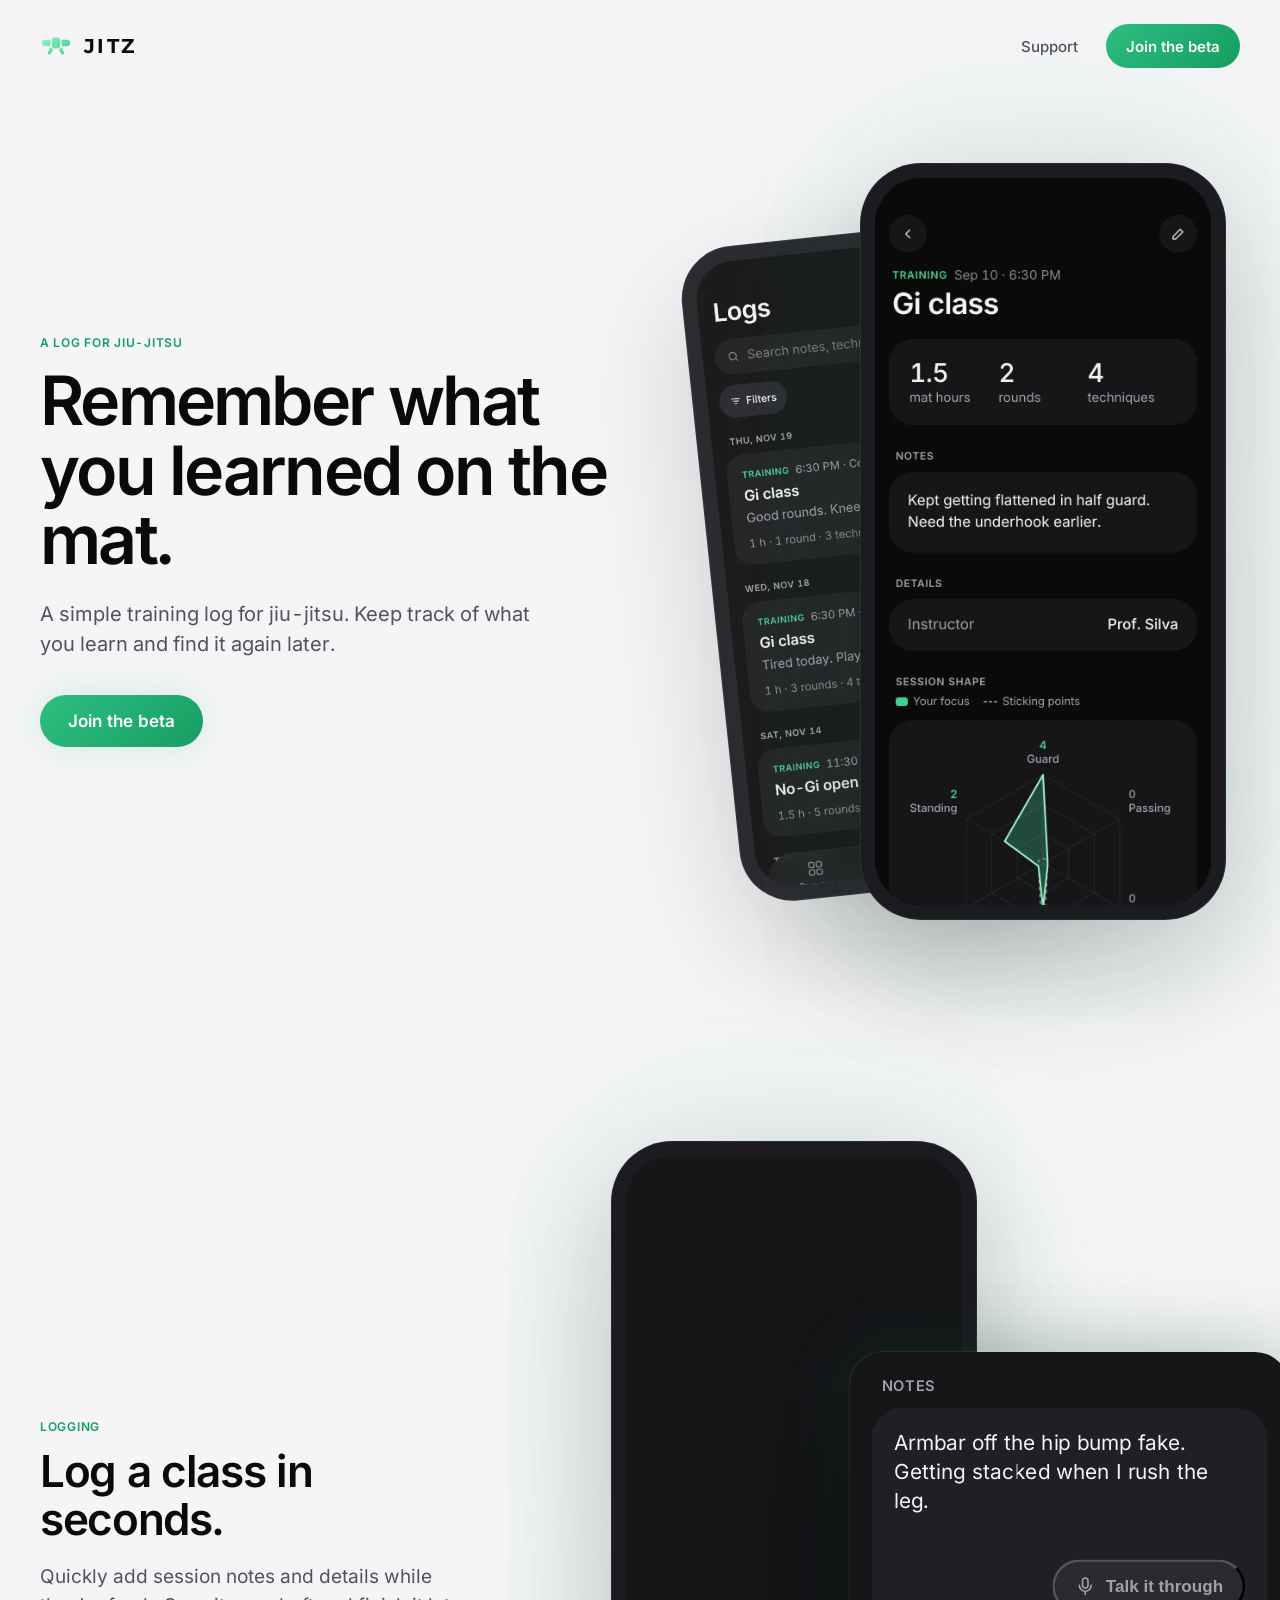
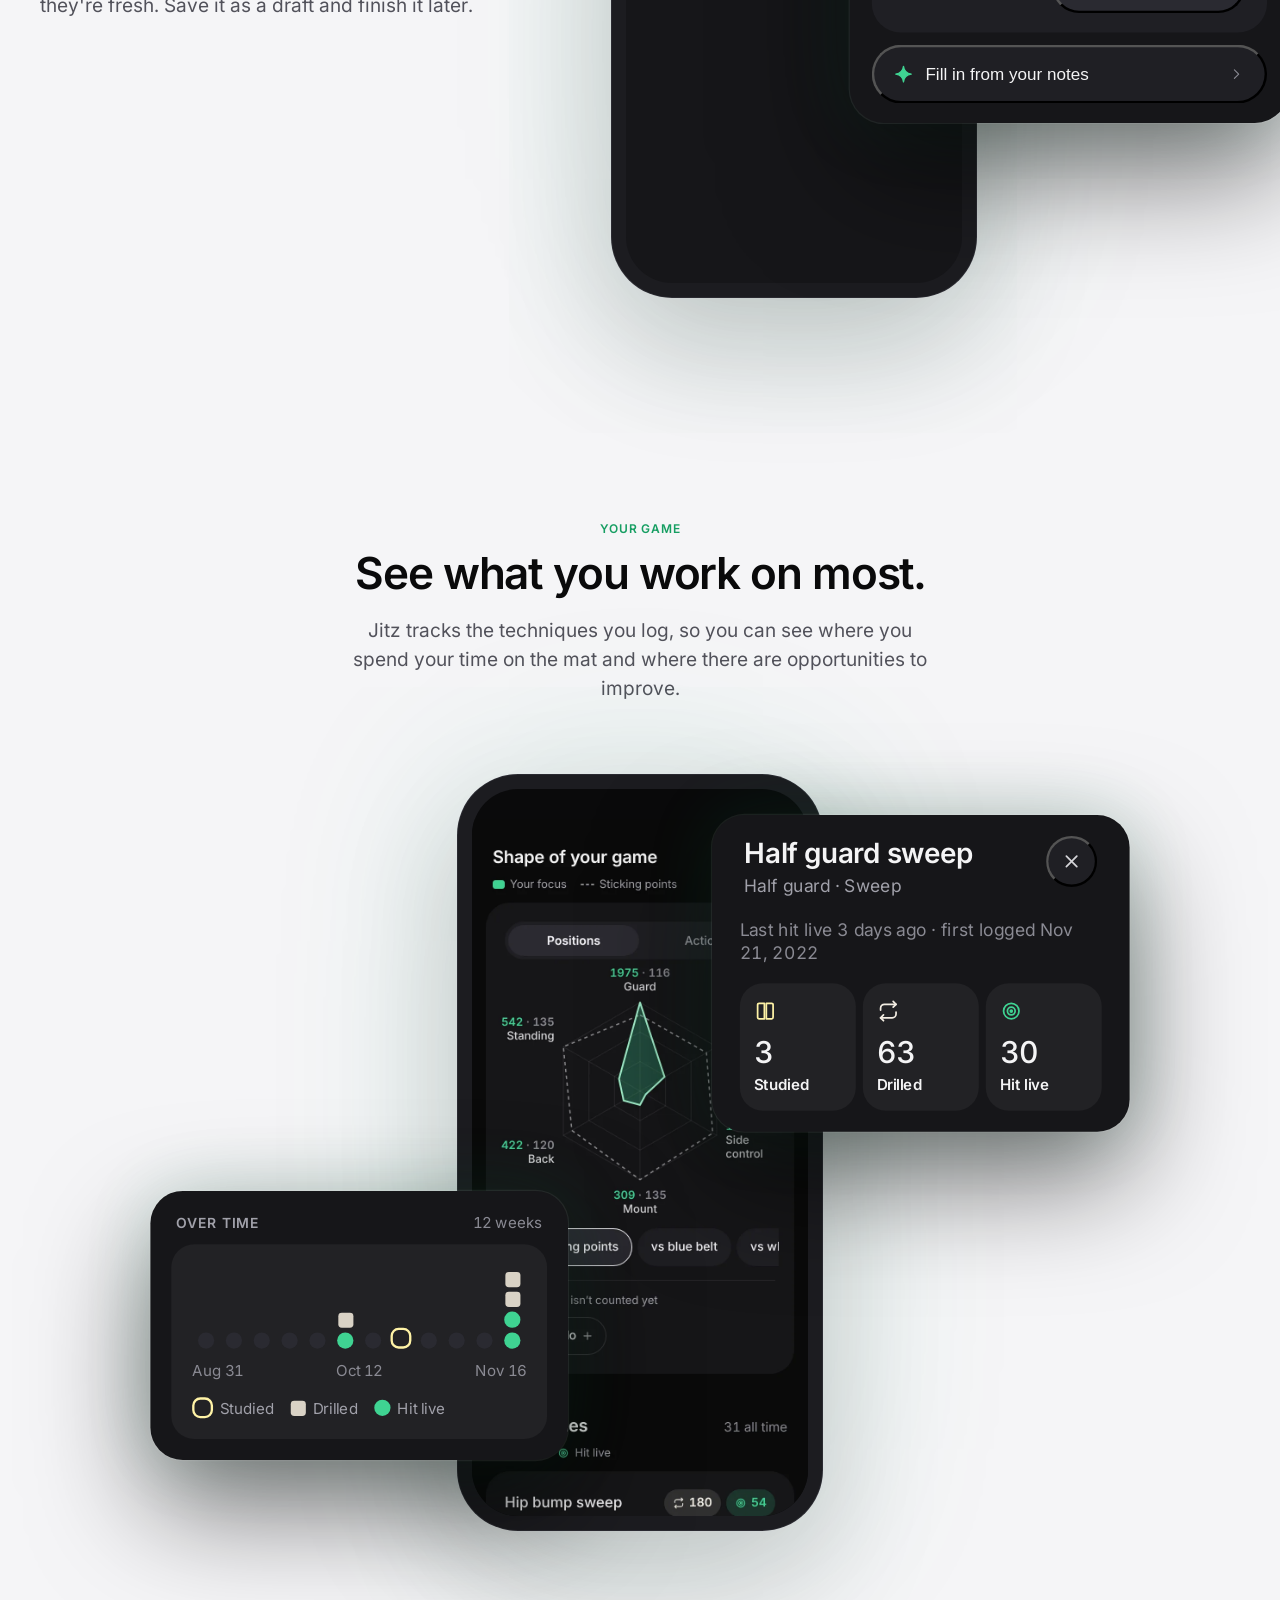
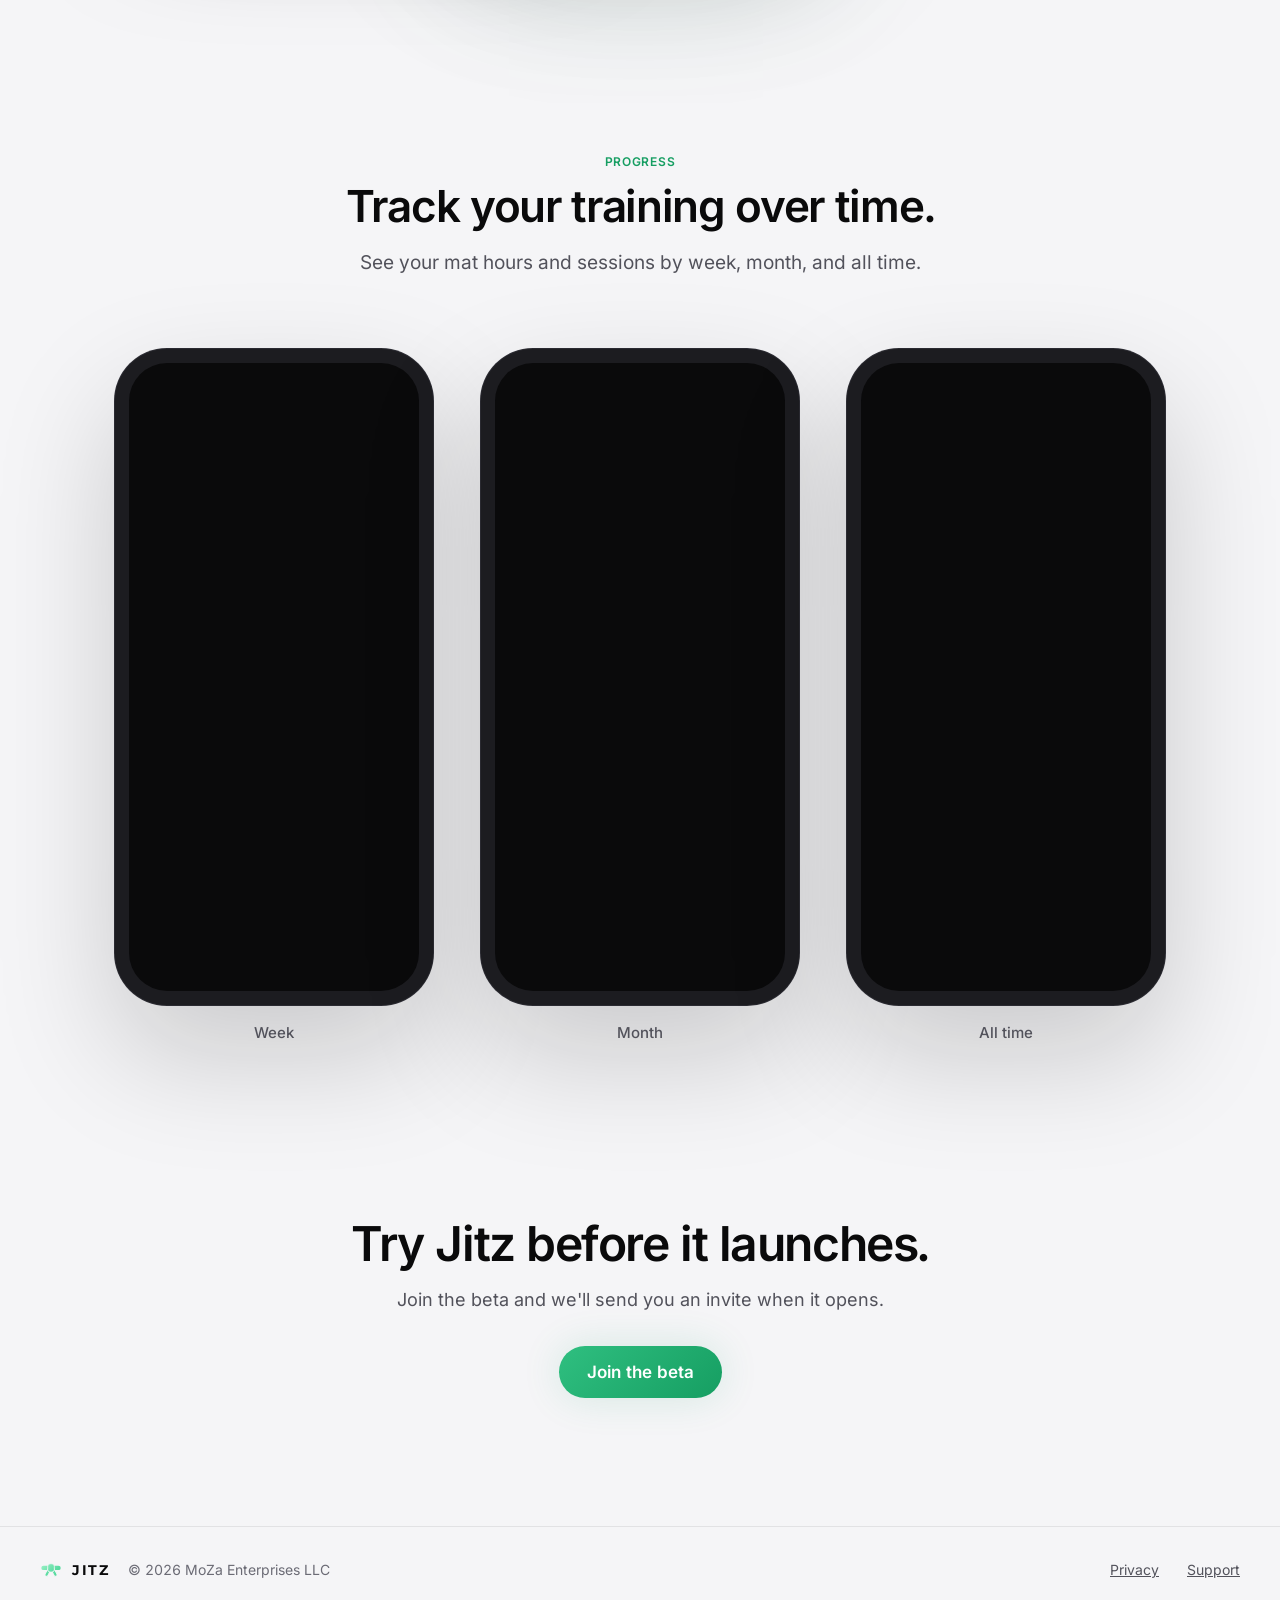
==== index.html @ 9a732951 "Add jitz.app site: home, privacy policy and support pages Co-Authored-By: Claude Opus 5.5 <noreply@a" ====
<!doctype html>
<html lang="en">
<head>
<meta charset="utf-8">
<meta name="viewport" content="width=device-width, initial-scale=1">
<title>Jitz: a training log for jiu-jitsu</title>
<meta name="description" content="A simple training log for jiu-jitsu. Keep track of what you learn and find it again later. Made by MoZa Enterprises LLC.">
<link rel="canonical" href="https://jitz.app/">
<meta name="theme-color" content="#0a0a0b" media="(prefers-color-scheme: dark)">
<meta name="theme-color" content="#f5f5f7" media="(prefers-color-scheme: light)">
<meta property="og:title" content="Jitz: a training log for jiu-jitsu">
<meta property="og:description" content="A simple training log for jiu-jitsu. Keep track of what you learn and find it again later. Made by MoZa Enterprises LLC.">
<meta property="og:url" content="https://jitz.app/">
<meta property="og:type" content="website">
<link rel="icon" href="/favicon.svg" type="image/svg+xml">
<link rel="preload" href="/assets/fonts/inter.woff2" as="font" type="font/woff2" crossorigin>
<link rel="stylesheet" href="/assets/site.css">
</head>
<body>
<div class="site" style="background: var(--ground); color: var(--ink); font-family: -apple-system, 'SF Pro Text', Inter, system-ui, sans-serif; font-variant-numeric: tabular-nums; overflow-x: hidden">
<header style="max-width: 1200px; margin: 0 auto; padding: 24px; display: flex; align-items: center; justify-content: space-between; gap: 16px; flex-wrap: wrap">
<a href="/" aria-label="Jitz home" style="display: flex; align-items: center; gap: 12px; text-decoration: none">
<svg viewBox="0 0 100 100" width="32" height="32" aria-hidden="true" style="display:block;overflow:visible"><defs><linearGradient id="kg-nav" gradientUnits="userSpaceOnUse" x1="15" y1="15" x2="85" y2="85"><stop offset="0" stop-color="#9FF2C9"/><stop offset="1" stop-color="#3FD392"/></linearGradient></defs><g transform="translate(0 -7.5)" fill="url(#kg-nav)"><rect x="6" y="38" width="88" height="20" rx="10"/><rect x="38" y="46" width="14" height="44" rx="7" transform="rotate(28 45 50)" stroke="var(--knot-cut)" stroke-width="4"/><rect x="48" y="46" width="14" height="44" rx="7" transform="rotate(-28 55 50)" stroke="var(--knot-cut)" stroke-width="4"/><rect x="35" y="29" width="30" height="38" rx="11" stroke="var(--knot-cut)" stroke-width="4"/></g></svg>
<span style="font-family: Montserrat, sans-serif; font-size: 20px; line-height: 24px; font-weight: 700; letter-spacing: 0.12em">JITZ</span>
</a>
<nav aria-label="Main" style="display: flex; align-items: center; gap: 28px; font-size: 15px; font-weight: 500">
<a href="/support/" style="color: var(--ink2); text-decoration: none">Support</a>
<a href="mailto:hello@jitz.app?subject=Join%20the%20Jitz%20beta" style="height: 44px; padding: 0 20px; border-radius: 999px; background: linear-gradient(135deg, var(--hi), var(--lo)); color: var(--on); font-weight: 600; display: inline-flex; align-items: center; text-decoration: none">Join the beta</a>
</nav>
</header>
<section id="top" style="max-width: 1200px; margin: 0 auto; padding: 72px 24px 112px; display: flex; flex-wrap: wrap; align-items: center; justify-content: space-between; gap: 56px">
<div style="flex: 1 1 460px; min-width: 0; max-width: 600px">
<div style="font-size: 12px; font-weight: 600; letter-spacing: 0.06em; text-transform: uppercase; color: var(--acc-text)">A log for jiu-jitsu</div>
<h1 style="margin: 16px 0 0; font-size: 68px; line-height: 1.02; font-weight: 600; letter-spacing: -0.04em">Remember what you learned on the mat.</h1>
<p style="margin: 24px 0 0; font-size: 20px; line-height: 30px; color: var(--ink2); max-width: 520px">A simple training log for jiu-jitsu. Keep track of what you learn and find it again later.</p>
<div style="margin-top: 36px; display: flex; flex-wrap: wrap; align-items: center; gap: 12px">
<a href="mailto:hello@jitz.app?subject=Join%20the%20Jitz%20beta" style="height: 52px; padding: 0 28px; border-radius: 999px; background: linear-gradient(135deg, var(--hi), var(--lo)); color: var(--on); font-size: 17px; font-weight: 600; display: inline-flex; align-items: center; text-decoration: none; box-shadow: 0 0 40px var(--glow)">Join the beta</a>
</div>
</div>
<div class="popwrap" style="flex: none; margin: 0 auto; padding: 0 0 0 150px">
<div style="position: relative; width: 364px; height: 754px">
<div class="pop" style="position: absolute; left: -150px; top: 70px; transform: rotate(-6deg); opacity: 0.92">
<div style="width: 318px; height: 656px; border-radius: 52px; background: var(--bezel); padding: 14px; box-sizing: border-box; box-shadow: 0 0 0 1px #2a2a31, 0 50px 120px var(--shadow)">
<div style="width: 290px; height: 628px; border-radius: 38px; overflow: hidden; background: #0a0a0b; padding-top: 30px; box-sizing: border-box">
<div style="width: 390px; transform: scale(0.7436); transform-origin: 0 0">
<img src="/assets/screens/logs.webp" width="390" height="844" alt="Jitz Logs screen listing recent training sessions with notes" style="display:block" decoding="async">
</div>
</div>
</div>
</div>
<div style="position: relative">
<div style="width: 364px; height: 755px; border-radius: 60px; background: var(--bezel); padding: 14px; box-sizing: border-box; box-shadow: 0 0 0 1px #2a2a31, 0 50px 120px var(--shadow), 0 0 200px var(--glow)">
<div style="width: 336px; height: 727px; border-radius: 46px; overflow: hidden; background: #0a0a0b; padding-top: 30px; box-sizing: border-box">
<div style="width: 390px; transform: scale(0.8615); transform-origin: 0 0; height: 1754px">
<img src="/assets/screens/logdetail.webp" width="390" height="844" alt="Jitz log detail for a Gi class: mat hours, rounds, techniques, notes and session shape" style="display:block" decoding="async">
</div>
</div>
</div>
</div>
</div>
</div>
</section>

<section style="max-width: 1200px; margin: 0 auto; padding: 112px 24px; display: flex; flex-wrap: wrap; align-items: center; justify-content: space-between; gap: 48px">
<div style="flex: 1 1 360px; min-width: 0; max-width: 440px">
<div style="font-size: 12px; font-weight: 600; letter-spacing: 0.06em; text-transform: uppercase; color: var(--acc-text)">Logging</div>
<h2 style="margin: 14px 0 0; font-size: 44px; line-height: 1.08; font-weight: 600; letter-spacing: -0.03em">Log a class in seconds.</h2>
<p style="margin: 18px 0 0; font-size: 19px; line-height: 29px; color: var(--ink2)">Quickly add session notes and details while they're fresh. Save it as a draft and finish it later.</p>
</div>
<div class="popwrap" style="flex: none; margin: 0 auto; padding: 0 180px 0 0">
<div style="position: relative; width: 364px">
<div style="width: 364px; height: 755px; border-radius: 60px; background: var(--bezel); padding: 14px; box-sizing: border-box; box-shadow: 0 0 0 1px #2a2a31, 0 50px 120px var(--shadow), 0 0 200px var(--glow)">
<div style="width: 336px; height: 727px; border-radius: 46px; overflow: hidden; background: #161619">
<div style="width: 390px; transform: scale(0.8615); transform-origin: 0 0">
<picture><source media="(max-width: 760px)" srcset="/assets/screens/logfull.webp"><img src="/assets/screens/loglifted.webp" width="390" height="844" alt="Jitz How was training? screen for logging a session" style="display:block" loading="lazy" decoding="async"></picture>
</div>
</div>
</div>
<div class="pop" style="position: absolute; right: -313px; top: 210px; width: 360px; transform: scale(1.22); transform-origin: right top; border-radius: 28px; background: #161619; box-shadow: 0 0 0 1px rgba(255,255,255,0.07), 0 40px 100px rgba(0,0,0,0.55), 0 0 60px var(--glow); color: #f4f4f5; overflow: hidden">
<div style="display: flex; position: relative; flex-direction: column; flex-shrink: 0; align-items: stretch; padding: 20px 18px 16px"><div style="position: relative; margin-right: 8px; margin-bottom: 10px; margin-left: 8px; color: rgb(161, 161, 170); font-size: 12px; font-weight: 600; line-height: 16px; letter-spacing: 0.7px; text-transform: uppercase; white-space: pre-wrap; font-variant-numeric: tabular-nums; overflow-wrap: break-word">Notes</div><div style="display: flex; position: relative; flex-direction: column; flex-shrink: 0; align-items: stretch; padding-top: 16px; padding-right: 18px; padding-bottom: 16px; padding-left: 18px; border-top-left-radius: 24px; border-top-right-radius: 24px; border-bottom-left-radius: 24px; border-bottom-right-radius: 24px; background-color: rgb(31, 31, 36)"><div style="display: block; min-height: 96px; color: rgb(244, 244, 245); font-size: 17px; line-height: 24px; overflow-x: auto; overflow-y: auto; white-space: pre-wrap; overflow-wrap: break-word; white-space: pre-wrap">Armbar off the hip bump fake. Getting stacked when I rush the leg.</div><div style="display: flex; position: relative; flex-direction: column; flex-shrink: 0; align-items: stretch; gap: 10px; row-gap: 10px; column-gap: 10px; margin-top: 12px"><div style="display: flex; position: relative; flex-shrink: 0; align-items: stretch; justify-content: flex-end; gap: 10px; row-gap: 10px; column-gap: 10px"><button style="text-align: start; display: flex; position: relative; height: 44px; flex-shrink: 0; align-items: center; gap: 8px; row-gap: 8px; column-gap: 8px; padding-right: 16px; padding-left: 16px; border-top-left-radius: 999px; border-top-right-radius: 999px; border-bottom-left-radius: 999px; border-bottom-right-radius: 999px; background-color: rgb(42, 42, 49); font-size: 13.3333px; text-align: center" aria-label="Talk it through"><svg style="display: block; overflow-x: hidden; overflow-y: hidden; box-sizing: content-box" width="18" height="18" viewBox="0 0 24 24" aria-hidden="true"><rect x="9" y="3" width="6" height="11" rx="3" stroke="#a1a1aa" stroke-width="1.8" stroke-linecap="round" stroke-linejoin="round" fill="none"></rect><path d="M5.5 11a6.5 6.5 0 0 0 13 0M12 17.5V21" stroke="#a1a1aa" stroke-width="1.8" stroke-linecap="round" stroke-linejoin="round" fill="none"></path></svg><div style="position: relative; color: rgb(161, 161, 170); font-size: 14px; font-weight: 600; line-height: 19px; text-align: start; white-space: pre-wrap; font-variant-numeric: tabular-nums; overflow-wrap: break-word">Talk it through</div></button></div></div></div><button style="text-align: start; display: flex; position: relative; min-height: 48px; flex-shrink: 0; align-items: center; gap: 10px; row-gap: 10px; column-gap: 10px; margin-top: 10px; padding-right: 16px; padding-left: 16px; border-top-left-radius: 999px; border-top-right-radius: 999px; border-bottom-left-radius: 999px; border-bottom-right-radius: 999px; background-color: rgb(31, 31, 36); font-size: 13.3333px; text-align: center"><svg style="display: block; overflow-x: hidden; overflow-y: hidden; box-sizing: content-box" width="16" height="16" viewBox="0 0 24 24" aria-hidden="true"><path d="M12 2.5C12.6 7.6 16.4 11.4 21.5 12 16.4 12.6 12.6 16.4 12 21.5 11.4 16.4 7.6 12.6 2.5 12 7.6 11.4 11.4 7.6 12 2.5Z" stroke="#3fd392" stroke-width="1.6" stroke-linecap="round" stroke-linejoin="round" fill="#3fd392"></path></svg><div style="position: relative; flex-grow: 1; flex-basis: 0%; color: rgb(244, 244, 245); font-size: 14px; font-weight: 500; line-height: 19px; text-align: start; white-space: pre-wrap; font-variant-numeric: tabular-nums; overflow-wrap: break-word">Fill in from your notes</div><svg style="display: block; overflow-x: hidden; overflow-y: hidden; box-sizing: content-box" width="14" height="14" viewBox="0 0 24 24" aria-hidden="true"><path d="M9 6l6 6-6 6" stroke="#8a8a93" stroke-width="1.6" stroke-linecap="round" stroke-linejoin="round" fill="none"></path></svg></button></div>
</div>
</div>
</div>
</section>

<section style="max-width: 1200px; margin: 0 auto; padding: 112px 24px">
<div style="text-align: center; margin: 0 auto; flex: 1 1 360px; min-width: 0; max-width: 600px">
<div style="font-size: 12px; font-weight: 600; letter-spacing: 0.06em; text-transform: uppercase; color: var(--acc-text)">Your game</div>
<h2 style="margin: 14px 0 0; font-size: 44px; line-height: 1.08; font-weight: 600; letter-spacing: -0.03em">See what you work on most.</h2>
<p style="margin: 18px 0 0; font-size: 19px; line-height: 29px; color: var(--ink2)">Jitz tracks the techniques you log, so you can see where you spend your time on the mat and where there are opportunities to improve.</p>
</div>
<div class="popwrap" style="margin: 72px auto 0; width: 364px; padding: 0 310px; box-sizing: content-box">
<div style="position: relative; width: 364px">
<div style="width: 364px; height: 755px; border-radius: 60px; background: var(--bezel); padding: 14px; box-sizing: border-box; box-shadow: 0 0 0 1px #2a2a31, 0 50px 120px var(--shadow), 0 0 200px var(--glow)">
<div style="width: 336px; height: 727px; border-radius: 46px; overflow: hidden; background: #0a0a0b; padding-top: 30px; box-sizing: border-box">
<div style="width: 390px; transform: scale(0.8615); transform-origin: 0 0">
<img src="/assets/screens/allshape.webp" width="390" height="844" alt="Jitz all-time Shape of your game radar chart comparing focus and sticking points" style="display:block" loading="lazy" decoding="async">
</div>
</div>
</div>

<div class="pop" style="position: absolute; right: -250px; top: 40px; width: 360px; transform: scale(1.16); transform-origin: left top; border-radius: 28px; background: #161619; box-shadow: 0 0 0 1px rgba(255,255,255,0.07), 0 40px 100px rgba(0,0,0,0.55), 0 0 60px var(--glow); color: #f4f4f5; overflow: hidden">
<div style="padding: 18px 8px 18px"><div style="display: flex; position: relative; flex-shrink: 0; align-items: flex-start; gap: 12px; row-gap: 12px; column-gap: 12px; margin-bottom: 18px; padding-right: 20px; padding-left: 20px"><div style="display: flex; position: relative; flex-direction: column; flex-grow: 1; flex-basis: 0%; align-items: stretch"><h2 style="margin: 0; font-size: inherit; font-weight: inherit; display: block; position: relative; color: rgb(244, 244, 245); font-size: 24px; font-weight: 600; line-height: 30px; letter-spacing: -0.4px; white-space: pre-wrap; font-variant-numeric: tabular-nums; overflow-wrap: break-word">Half guard sweep</h2><div style="position: relative; margin-top: 3px; color: rgb(161, 161, 170); font-size: 15px; line-height: 20px; white-space: pre-wrap; font-variant-numeric: tabular-nums; overflow-wrap: break-word">Half guard · Sweep</div></div><button style="text-align: start; display: flex; position: relative; width: 44px; height: 44px; flex-direction: column; flex-shrink: 0; align-items: center; justify-content: center; border-top-left-radius: 22px; border-top-right-radius: 22px; border-bottom-left-radius: 22px; border-bottom-right-radius: 22px; background-color: rgb(31, 31, 36); font-size: 13.3333px; text-align: center" aria-label="Close"><svg style="display: block; overflow-x: hidden; overflow-y: hidden; box-sizing: content-box" width="18" height="18" viewBox="0 0 24 24" aria-hidden="true"><path d="M6 6l12 12M18 6L6 18" stroke="#d4d4d8" stroke-width="2" stroke-linecap="round" stroke-linejoin="round" fill="none"></path></svg></button></div><div style="padding: 0 16px"><div style="position: relative; margin-bottom: 16px; color: rgb(138, 138, 147); font-size: 15px; line-height: 20px; white-space: pre-wrap; font-variant-numeric: tabular-nums; overflow-wrap: break-word">Last hit live 3 days ago · first logged Nov 21, 2022</div><div style="display: flex; position: relative; flex-shrink: 0; align-items: stretch; gap: 6px; row-gap: 6px; column-gap: 6px"><div style="display: flex; position: relative; flex-direction: column; flex-grow: 1; flex-basis: 0%; align-items: stretch; padding-top: 14px; padding-right: 12px; padding-bottom: 14px; padding-left: 12px; border-top-left-radius: 20px; border-top-right-radius: 20px; border-bottom-left-radius: 20px; border-bottom-right-radius: 20px; background-color: rgba(255, 255, 255, 0.05)" aria-label="Studied: 3"><svg style="display: block; overflow-x: hidden; overflow-y: hidden; box-sizing: content-box" width="20" height="20" viewBox="0 0 24 24" aria-hidden="true"><path d="M4 5.5A1.5 1.5 0 0 1 5.5 4H11v16H5.5A1.5 1.5 0 0 1 4 18.5z" stroke="#fff3a6" stroke-width="1.8" stroke-linecap="round" stroke-linejoin="round" fill="none"></path><path d="M20 5.5A1.5 1.5 0 0 0 18.5 4H13v16h5.5a1.5 1.5 0 0 0 1.5-1.5z" stroke="#fff3a6" stroke-width="1.8" stroke-linecap="round" stroke-linejoin="round" fill="none"></path></svg><div style="position: relative; margin-top: 10px; color: rgb(244, 244, 245); font-size: 26px; font-weight: 500; line-height: 32px; white-space: pre-wrap; font-variant-numeric: tabular-nums; overflow-wrap: break-word">3</div><div style="position: relative; margin-top: 2px; color: rgb(244, 244, 245); font-size: 13px; font-weight: 600; line-height: 18px; white-space: pre-wrap; font-variant-numeric: tabular-nums; overflow-wrap: break-word">Studied</div></div><div style="display: flex; position: relative; flex-direction: column; flex-grow: 1; flex-basis: 0%; align-items: stretch; padding-top: 14px; padding-right: 12px; padding-bottom: 14px; padding-left: 12px; border-top-left-radius: 20px; border-top-right-radius: 20px; border-bottom-left-radius: 20px; border-bottom-right-radius: 20px; background-color: rgba(255, 255, 255, 0.05)" aria-label="Drilled: 63"><svg style="display: block; overflow-x: hidden; overflow-y: hidden; box-sizing: content-box" width="20" height="20" viewBox="0 0 24 24" aria-hidden="true"><path d="M17 2l3 3-3 3" stroke="#f2ece2" stroke-width="1.8" stroke-linecap="round" stroke-linejoin="round" fill="none"></path><path d="M4 11V9a4 4 0 0 1 4-4h12" stroke="#f2ece2" stroke-width="1.8" stroke-linecap="round" stroke-linejoin="round" fill="none"></path><path d="M7 22l-3-3 3-3" stroke="#f2ece2" stroke-width="1.8" stroke-linecap="round" stroke-linejoin="round" fill="none"></path><path d="M20 13v2a4 4 0 0 1-4 4H4" stroke="#f2ece2" stroke-width="1.8" stroke-linecap="round" stroke-linejoin="round" fill="none"></path></svg><div style="position: relative; margin-top: 10px; color: rgb(244, 244, 245); font-size: 26px; font-weight: 500; line-height: 32px; white-space: pre-wrap; font-variant-numeric: tabular-nums; overflow-wrap: break-word">63</div><div style="position: relative; margin-top: 2px; color: rgb(244, 244, 245); font-size: 13px; font-weight: 600; line-height: 18px; white-space: pre-wrap; font-variant-numeric: tabular-nums; overflow-wrap: break-word">Drilled</div></div><div style="display: flex; position: relative; flex-direction: column; flex-grow: 1; flex-basis: 0%; align-items: stretch; padding-top: 14px; padding-right: 12px; padding-bottom: 14px; padding-left: 12px; border-top-left-radius: 20px; border-top-right-radius: 20px; border-bottom-left-radius: 20px; border-bottom-right-radius: 20px; background-color: rgba(255, 255, 255, 0.05)" aria-label="Hit live: 30"><svg style="display: block; overflow-x: hidden; overflow-y: hidden; box-sizing: content-box" width="20" height="20" viewBox="0 0 24 24" aria-hidden="true"><circle cx="12" cy="12" r="8" stroke="#3fd392" stroke-width="1.8" stroke-linecap="round" stroke-linejoin="round" fill="none"></circle><circle cx="12" cy="12" r="4" stroke="#3fd392" stroke-width="1.8" stroke-linecap="round" stroke-linejoin="round" fill="none"></circle><circle cx="12" cy="12" r="1" stroke="#3fd392" stroke-width="1.8" stroke-linecap="round" stroke-linejoin="round" fill="none"></circle></svg><div style="position: relative; margin-top: 10px; color: rgb(244, 244, 245); font-size: 26px; font-weight: 500; line-height: 32px; white-space: pre-wrap; font-variant-numeric: tabular-nums; overflow-wrap: break-word">30</div><div style="position: relative; margin-top: 2px; color: rgb(244, 244, 245); font-size: 13px; font-weight: 600; line-height: 18px; white-space: pre-wrap; font-variant-numeric: tabular-nums; overflow-wrap: break-word">Hit live</div></div></div></div></div>
</div>
<div class="pop" style="position: absolute; left: -250px; bottom: 70px; width: 360px; transform: scale(1.16); transform-origin: right bottom; border-radius: 28px; background: #161619; box-shadow: 0 0 0 1px rgba(255,255,255,0.07), 0 40px 100px rgba(0,0,0,0.55), 0 0 60px var(--glow); color: #f4f4f5; overflow: hidden">
<div style="padding: 18px 18px 18px"><div style="display: flex; position: relative; flex-shrink: 0; align-items: baseline; justify-content: space-between; margin-top: 0px; margin-right: 4px; margin-bottom: 10px; margin-left: 4px"><div style="position: relative; color: rgb(161, 161, 170); font-size: 12px; font-weight: 600; line-height: 16px; letter-spacing: 0.7px; text-transform: uppercase; white-space: pre-wrap; font-variant-numeric: tabular-nums; overflow-wrap: break-word">Over time</div><div style="position: relative; color: rgb(138, 138, 147); font-size: 13px; line-height: 18px; white-space: pre-wrap; font-variant-numeric: tabular-nums; overflow-wrap: break-word">12 weeks</div></div><div style="display: flex; position: relative; flex-direction: column; flex-shrink: 0; align-items: stretch; padding-top: 18px; padding-right: 18px; padding-bottom: 18px; padding-left: 18px; border-top-left-radius: 20px; border-top-right-radius: 20px; border-bottom-left-radius: 20px; border-bottom-right-radius: 20px; background-color: rgba(255, 255, 255, 0.05)"><div style="display: flex; position: relative; flex-shrink: 0; align-items: flex-end" aria-label="Last 12 weeks: studied 1, drilled 3, hit live 3"><div style="display: flex; position: relative; height: 72px; flex-direction: column-reverse; flex-grow: 1; flex-basis: 0%; align-items: center; justify-content: flex-start; gap: 4px; row-gap: 4px; column-gap: 4px"><div style="display: flex; position: relative; width: 14px; height: 14px; flex-direction: column; flex-shrink: 0; align-items: stretch; border-top-left-radius: 7px; border-top-right-radius: 7px; border-bottom-left-radius: 7px; border-bottom-right-radius: 7px; background-color: rgb(42, 42, 49)"></div></div><div style="display: flex; position: relative; height: 72px; flex-direction: column-reverse; flex-grow: 1; flex-basis: 0%; align-items: center; justify-content: flex-start; gap: 4px; row-gap: 4px; column-gap: 4px"><div style="display: flex; position: relative; width: 14px; height: 14px; flex-direction: column; flex-shrink: 0; align-items: stretch; border-top-left-radius: 7px; border-top-right-radius: 7px; border-bottom-left-radius: 7px; border-bottom-right-radius: 7px; background-color: rgb(42, 42, 49)"></div></div><div style="display: flex; position: relative; height: 72px; flex-direction: column-reverse; flex-grow: 1; flex-basis: 0%; align-items: center; justify-content: flex-start; gap: 4px; row-gap: 4px; column-gap: 4px"><div style="display: flex; position: relative; width: 14px; height: 14px; flex-direction: column; flex-shrink: 0; align-items: stretch; border-top-left-radius: 7px; border-top-right-radius: 7px; border-bottom-left-radius: 7px; border-bottom-right-radius: 7px; background-color: rgb(42, 42, 49)"></div></div><div style="display: flex; position: relative; height: 72px; flex-direction: column-reverse; flex-grow: 1; flex-basis: 0%; align-items: center; justify-content: flex-start; gap: 4px; row-gap: 4px; column-gap: 4px"><div style="display: flex; position: relative; width: 14px; height: 14px; flex-direction: column; flex-shrink: 0; align-items: stretch; border-top-left-radius: 7px; border-top-right-radius: 7px; border-bottom-left-radius: 7px; border-bottom-right-radius: 7px; background-color: rgb(42, 42, 49)"></div></div><div style="display: flex; position: relative; height: 72px; flex-direction: column-reverse; flex-grow: 1; flex-basis: 0%; align-items: center; justify-content: flex-start; gap: 4px; row-gap: 4px; column-gap: 4px"><div style="display: flex; position: relative; width: 14px; height: 14px; flex-direction: column; flex-shrink: 0; align-items: stretch; border-top-left-radius: 7px; border-top-right-radius: 7px; border-bottom-left-radius: 7px; border-bottom-right-radius: 7px; background-color: rgb(42, 42, 49)"></div></div><div style="display: flex; position: relative; height: 72px; flex-direction: column-reverse; flex-grow: 1; flex-basis: 0%; align-items: center; justify-content: flex-start; gap: 4px; row-gap: 4px; column-gap: 4px"><div style="display: flex; position: relative; width: 14px; height: 14px; flex-direction: column; flex-shrink: 0; align-items: stretch; border-top-left-radius: 7px; border-top-right-radius: 7px; border-bottom-left-radius: 7px; border-bottom-right-radius: 7px; background-color: rgb(63, 211, 146)"></div><div style="display: flex; position: relative; width: 13px; height: 13px; flex-direction: column; flex-shrink: 0; align-items: stretch; border-top-left-radius: 3px; border-top-right-radius: 3px; border-bottom-left-radius: 3px; border-bottom-right-radius: 3px; background-color: rgb(217, 210, 197)"></div></div><div style="display: flex; position: relative; height: 72px; flex-direction: column-reverse; flex-grow: 1; flex-basis: 0%; align-items: center; justify-content: flex-start; gap: 4px; row-gap: 4px; column-gap: 4px"><div style="display: flex; position: relative; width: 14px; height: 14px; flex-direction: column; flex-shrink: 0; align-items: stretch; border-top-left-radius: 7px; border-top-right-radius: 7px; border-bottom-left-radius: 7px; border-bottom-right-radius: 7px; background-color: rgb(42, 42, 49)"></div></div><div style="display: flex; position: relative; height: 72px; flex-direction: column-reverse; flex-grow: 1; flex-basis: 0%; align-items: center; justify-content: flex-start; gap: 4px; row-gap: 4px; column-gap: 4px"><div style="display: flex; position: relative; width: 14px; height: 14px; flex-direction: column; flex-shrink: 0; align-items: stretch; border-top-width: 2px; border-right-width: 2px; border-bottom-width: 2px; border-left-width: 2px; border-top-style: solid; border-right-style: solid; border-bottom-style: solid; border-left-style: solid; border-top-color: rgb(255, 243, 166); border-right-color: rgb(255, 243, 166); border-bottom-color: rgb(255, 243, 166); border-left-color: rgb(255, 243, 166); border-top-left-radius: 7px; border-top-right-radius: 7px; border-bottom-left-radius: 7px; border-bottom-right-radius: 7px"></div></div><div style="display: flex; position: relative; height: 72px; flex-direction: column-reverse; flex-grow: 1; flex-basis: 0%; align-items: center; justify-content: flex-start; gap: 4px; row-gap: 4px; column-gap: 4px"><div style="display: flex; position: relative; width: 14px; height: 14px; flex-direction: column; flex-shrink: 0; align-items: stretch; border-top-left-radius: 7px; border-top-right-radius: 7px; border-bottom-left-radius: 7px; border-bottom-right-radius: 7px; background-color: rgb(42, 42, 49)"></div></div><div style="display: flex; position: relative; height: 72px; flex-direction: column-reverse; flex-grow: 1; flex-basis: 0%; align-items: center; justify-content: flex-start; gap: 4px; row-gap: 4px; column-gap: 4px"><div style="display: flex; position: relative; width: 14px; height: 14px; flex-direction: column; flex-shrink: 0; align-items: stretch; border-top-left-radius: 7px; border-top-right-radius: 7px; border-bottom-left-radius: 7px; border-bottom-right-radius: 7px; background-color: rgb(42, 42, 49)"></div></div><div style="display: flex; position: relative; height: 72px; flex-direction: column-reverse; flex-grow: 1; flex-basis: 0%; align-items: center; justify-content: flex-start; gap: 4px; row-gap: 4px; column-gap: 4px"><div style="display: flex; position: relative; width: 14px; height: 14px; flex-direction: column; flex-shrink: 0; align-items: stretch; border-top-left-radius: 7px; border-top-right-radius: 7px; border-bottom-left-radius: 7px; border-bottom-right-radius: 7px; background-color: rgb(42, 42, 49)"></div></div><div style="display: flex; position: relative; height: 72px; flex-direction: column-reverse; flex-grow: 1; flex-basis: 0%; align-items: center; justify-content: flex-start; gap: 4px; row-gap: 4px; column-gap: 4px"><div style="display: flex; position: relative; width: 14px; height: 14px; flex-direction: column; flex-shrink: 0; align-items: stretch; border-top-left-radius: 7px; border-top-right-radius: 7px; border-bottom-left-radius: 7px; border-bottom-right-radius: 7px; background-color: rgb(63, 211, 146)"></div><div style="display: flex; position: relative; width: 14px; height: 14px; flex-direction: column; flex-shrink: 0; align-items: stretch; border-top-left-radius: 7px; border-top-right-radius: 7px; border-bottom-left-radius: 7px; border-bottom-right-radius: 7px; background-color: rgb(63, 211, 146)"></div><div style="display: flex; position: relative; width: 13px; height: 13px; flex-direction: column; flex-shrink: 0; align-items: stretch; border-top-left-radius: 3px; border-top-right-radius: 3px; border-bottom-left-radius: 3px; border-bottom-right-radius: 3px; background-color: rgb(217, 210, 197)"></div><div style="display: flex; position: relative; width: 13px; height: 13px; flex-direction: column; flex-shrink: 0; align-items: stretch; border-top-left-radius: 3px; border-top-right-radius: 3px; border-bottom-left-radius: 3px; border-bottom-right-radius: 3px; background-color: rgb(217, 210, 197)"></div></div></div><div style="display: flex; position: relative; flex-shrink: 0; align-items: stretch; justify-content: space-between; margin-top: 10px"><div style="position: relative; color: rgb(138, 138, 147); font-size: 13px; line-height: 18px; white-space: pre-wrap; font-variant-numeric: tabular-nums; overflow-wrap: break-word">Aug 31</div><div style="position: relative; color: rgb(138, 138, 147); font-size: 13px; line-height: 18px; white-space: pre-wrap; font-variant-numeric: tabular-nums; overflow-wrap: break-word">Oct 12</div><div style="position: relative; color: rgb(138, 138, 147); font-size: 13px; line-height: 18px; white-space: pre-wrap; font-variant-numeric: tabular-nums; overflow-wrap: break-word">Nov 16</div></div><div style="display: flex; position: relative; flex-shrink: 0; align-items: stretch; gap: 14px; row-gap: 14px; column-gap: 14px; margin-top: 14px"><div style="display: flex; position: relative; flex-shrink: 0; align-items: center; gap: 6px; row-gap: 6px; column-gap: 6px"><div style="display: flex; position: relative; width: 14px; height: 14px; flex-direction: column; flex-shrink: 0; align-items: stretch; border-top-width: 2px; border-right-width: 2px; border-bottom-width: 2px; border-left-width: 2px; border-top-style: solid; border-right-style: solid; border-bottom-style: solid; border-left-style: solid; border-top-color: rgb(255, 243, 166); border-right-color: rgb(255, 243, 166); border-bottom-color: rgb(255, 243, 166); border-left-color: rgb(255, 243, 166); border-top-left-radius: 7px; border-top-right-radius: 7px; border-bottom-left-radius: 7px; border-bottom-right-radius: 7px"></div><div style="position: relative; color: rgb(161, 161, 170); font-size: 13px; line-height: 18px; white-space: pre-wrap; font-variant-numeric: tabular-nums; overflow-wrap: break-word">Studied</div></div><div style="display: flex; position: relative; flex-shrink: 0; align-items: center; gap: 6px; row-gap: 6px; column-gap: 6px"><div style="display: flex; position: relative; width: 13px; height: 13px; flex-direction: column; flex-shrink: 0; align-items: stretch; border-top-left-radius: 3px; border-top-right-radius: 3px; border-bottom-left-radius: 3px; border-bottom-right-radius: 3px; background-color: rgb(217, 210, 197)"></div><div style="position: relative; color: rgb(161, 161, 170); font-size: 13px; line-height: 18px; white-space: pre-wrap; font-variant-numeric: tabular-nums; overflow-wrap: break-word">Drilled</div></div><div style="display: flex; position: relative; flex-shrink: 0; align-items: center; gap: 6px; row-gap: 6px; column-gap: 6px"><div style="display: flex; position: relative; width: 14px; height: 14px; flex-direction: column; flex-shrink: 0; align-items: stretch; border-top-left-radius: 7px; border-top-right-radius: 7px; border-bottom-left-radius: 7px; border-bottom-right-radius: 7px; background-color: rgb(63, 211, 146)"></div><div style="position: relative; color: rgb(161, 161, 170); font-size: 13px; line-height: 18px; white-space: pre-wrap; font-variant-numeric: tabular-nums; overflow-wrap: break-word">Hit live</div></div></div></div></div>
</div>
</div>
</div>
</section>

<section style="max-width: 1200px; margin: 0 auto; padding: 112px 24px">
<div style="text-align: center; margin: 0 auto; flex: 1 1 360px; min-width: 0; max-width: 600px">
<div style="font-size: 12px; font-weight: 600; letter-spacing: 0.06em; text-transform: uppercase; color: var(--acc-text)">Progress</div>
<h2 style="margin: 14px 0 0; font-size: 44px; line-height: 1.08; font-weight: 600; letter-spacing: -0.03em">Track your training over time.</h2>
<p style="margin: 18px 0 0; font-size: 19px; line-height: 29px; color: var(--ink2)">See your mat hours and sessions by week, month, and all time.</p>
</div>
<div style="margin-top: 72px; display: flex; flex-wrap: wrap; justify-content: center; gap: 48px">
<div style="display: flex; flex-direction: column; align-items: center; gap: 18px; flex: none">
<div style="width: 318px; height: 656px; border-radius: 52px; background: var(--bezel); padding: 14px; box-sizing: border-box; box-shadow: 0 0 0 1px #2a2a31, 0 50px 120px var(--shadow)">
<div style="width: 290px; height: 628px; border-radius: 38px; overflow: hidden; background: #0a0a0b; padding-top: 30px; box-sizing: border-box">
<div style="width: 390px; transform: scale(0.7436); transform-origin: 0 0">
<img src="/assets/screens/week.webp" width="390" height="844" alt="Jitz week view with mat hours, days and sessions" style="display:block" loading="lazy" decoding="async">
</div>
</div>
</div>
<span style="font-size: 15px; font-weight: 500; color: var(--ink2)">Week</span>
</div>
<div style="display: flex; flex-direction: column; align-items: center; gap: 18px; flex: none">
<div style="width: 318px; height: 656px; border-radius: 52px; background: var(--bezel); padding: 14px; box-sizing: border-box; box-shadow: 0 0 0 1px #2a2a31, 0 50px 120px var(--shadow)">
<div style="width: 290px; height: 628px; border-radius: 38px; overflow: hidden; background: #0a0a0b; padding-top: 30px; box-sizing: border-box">
<div style="width: 390px; transform: scale(0.7436); transform-origin: 0 0">
<img src="/assets/screens/month.webp" width="390" height="844" alt="Jitz month view with a calendar heatmap" style="display:block" loading="lazy" decoding="async">
</div>
</div>
</div>
<span style="font-size: 15px; font-weight: 500; color: var(--ink2)">Month</span>
</div>
<div style="display: flex; flex-direction: column; align-items: center; gap: 18px; flex: none">
<div style="width: 318px; height: 656px; border-radius: 52px; background: var(--bezel); padding: 14px; box-sizing: border-box; box-shadow: 0 0 0 1px #2a2a31, 0 50px 120px var(--shadow)">
<div style="width: 290px; height: 628px; border-radius: 38px; overflow: hidden; background: #0a0a0b; padding-top: 30px; box-sizing: border-box">
<div style="width: 390px; transform: scale(0.7436); transform-origin: 0 0">
<img src="/assets/screens/all.webp" width="390" height="844" alt="Jitz all-time view with belt journey and totals" style="display:block" loading="lazy" decoding="async">
</div>
</div>
</div>
<span style="font-size: 15px; font-weight: 500; color: var(--ink2)">All time</span>
</div>
</div>
</section>



<section style="max-width: 860px; margin: 0 auto; padding: 64px 24px 104px; text-align: center">
<h2 style="margin: 0; font-size: 48px; line-height: 1.08; font-weight: 600; letter-spacing: -0.03em">Try Jitz before it launches.</h2>
<p style="margin: 16px auto 0; font-size: 18px; line-height: 28px; color: var(--ink2); max-width: 520px">Join the beta and we'll send you an invite when it opens.</p>
<a href="mailto:hello@jitz.app?subject=Join%20the%20Jitz%20beta" style="margin-top: 32px; height: 52px; padding: 0 28px; border-radius: 999px; background: linear-gradient(135deg, var(--hi), var(--lo)); color: var(--on); font-size: 17px; font-weight: 600; display: inline-flex; align-items: center; text-decoration: none; box-shadow: 0 0 40px var(--glow)">Join the beta</a>
</section>
<footer style="border-top: 1px solid var(--hair); margin-top: 24px">
<div style="max-width: 1200px; margin: 0 auto; padding: 32px 24px 48px; display: flex; flex-wrap: wrap; gap: 20px 32px; align-items: center; justify-content: space-between">
<div style="display: flex; align-items: center; gap: 10px; flex-wrap: wrap">
<svg viewBox="0 0 100 100" width="22" height="22" aria-hidden="true" style="display:block;overflow:visible"><defs><linearGradient id="kg-foot" gradientUnits="userSpaceOnUse" x1="15" y1="15" x2="85" y2="85"><stop offset="0" stop-color="#9FF2C9"/><stop offset="1" stop-color="#3FD392"/></linearGradient></defs><g transform="translate(0 -7.5)" fill="url(#kg-foot)"><rect x="6" y="38" width="88" height="20" rx="10"/><rect x="38" y="46" width="14" height="44" rx="7" transform="rotate(28 45 50)" stroke="var(--knot-cut)" stroke-width="4"/><rect x="48" y="46" width="14" height="44" rx="7" transform="rotate(-28 55 50)" stroke="var(--knot-cut)" stroke-width="4"/><rect x="35" y="29" width="30" height="38" rx="11" stroke="var(--knot-cut)" stroke-width="4"/></g></svg>
<span style="font-family: Montserrat, sans-serif; font-size: 14px; font-weight: 700; letter-spacing: 0.12em">JITZ</span>
<span style="font-size: 14px; color: var(--ink3); margin-left: 8px">© 2026 MoZa Enterprises LLC</span>
</div>
<nav aria-label="Footer" style="display: flex; flex-wrap: wrap; gap: 12px 28px; font-size: 14px">
<a href="/privacy/" style="color: var(--ink2)">Privacy</a>
<a href="/support/" style="color: var(--ink2)">Support</a>
</nav>
</div>
</footer>

</div>

</body>
</html>
---- assets/site.css ----
@font-face{font-family:Inter;src:url(/assets/fonts/inter.woff2) format("woff2");font-weight:100 900;font-display:swap}
@font-face{font-family:Montserrat;src:url(/assets/fonts/montserrat-700.woff2) format("woff2");font-weight:700;font-display:swap}
:root{color-scheme:dark light}
html,body{margin:0}
body{background:#0a0a0b}
.site{--ground:#0a0a0b;--s1:#161619;--s2:#1f1f24;--s3:#2a2a31;--hair:rgba(255,255,255,0.08);--ink:#f4f4f5;--ink2:#a1a1aa;--ink3:#8a8a93;--bezel:#1c1c20;--shadow:rgba(0,0,0,0.6);--hi:#9ff2c9;--lo:#3fd392;--on:#0a0a0b;--acc-text:#9ff2c9;--glow:rgba(63,211,146,0.14);--knot-cut:#0a0a0b;min-height:100vh}
@media (prefers-color-scheme: light){body{background:#f5f5f7}.site{--ground:#f5f5f7;--s1:#ffffff;--s2:#ededf0;--s3:#e2e2e7;--hair:rgba(10,10,11,0.08);--ink:#0a0a0b;--ink2:#52525b;--ink3:#6b6b75;--shadow:rgba(10,10,11,0.18);--hi:#2fbf80;--lo:#169e62;--on:#ffffff;--acc-text:#169e62;--glow:rgba(22,158,98,0.14);--knot-cut:#f5f5f7}}
a{color:inherit}
a:focus-visible,summary:focus-visible{outline:2px solid var(--lo);outline-offset:3px;border-radius:6px}
img{max-width:none}
@media (max-width: 760px){.popwrap{padding:0 !important}.pop{display:none}h1{font-size:48px !important}h2{font-size:34px !important}}
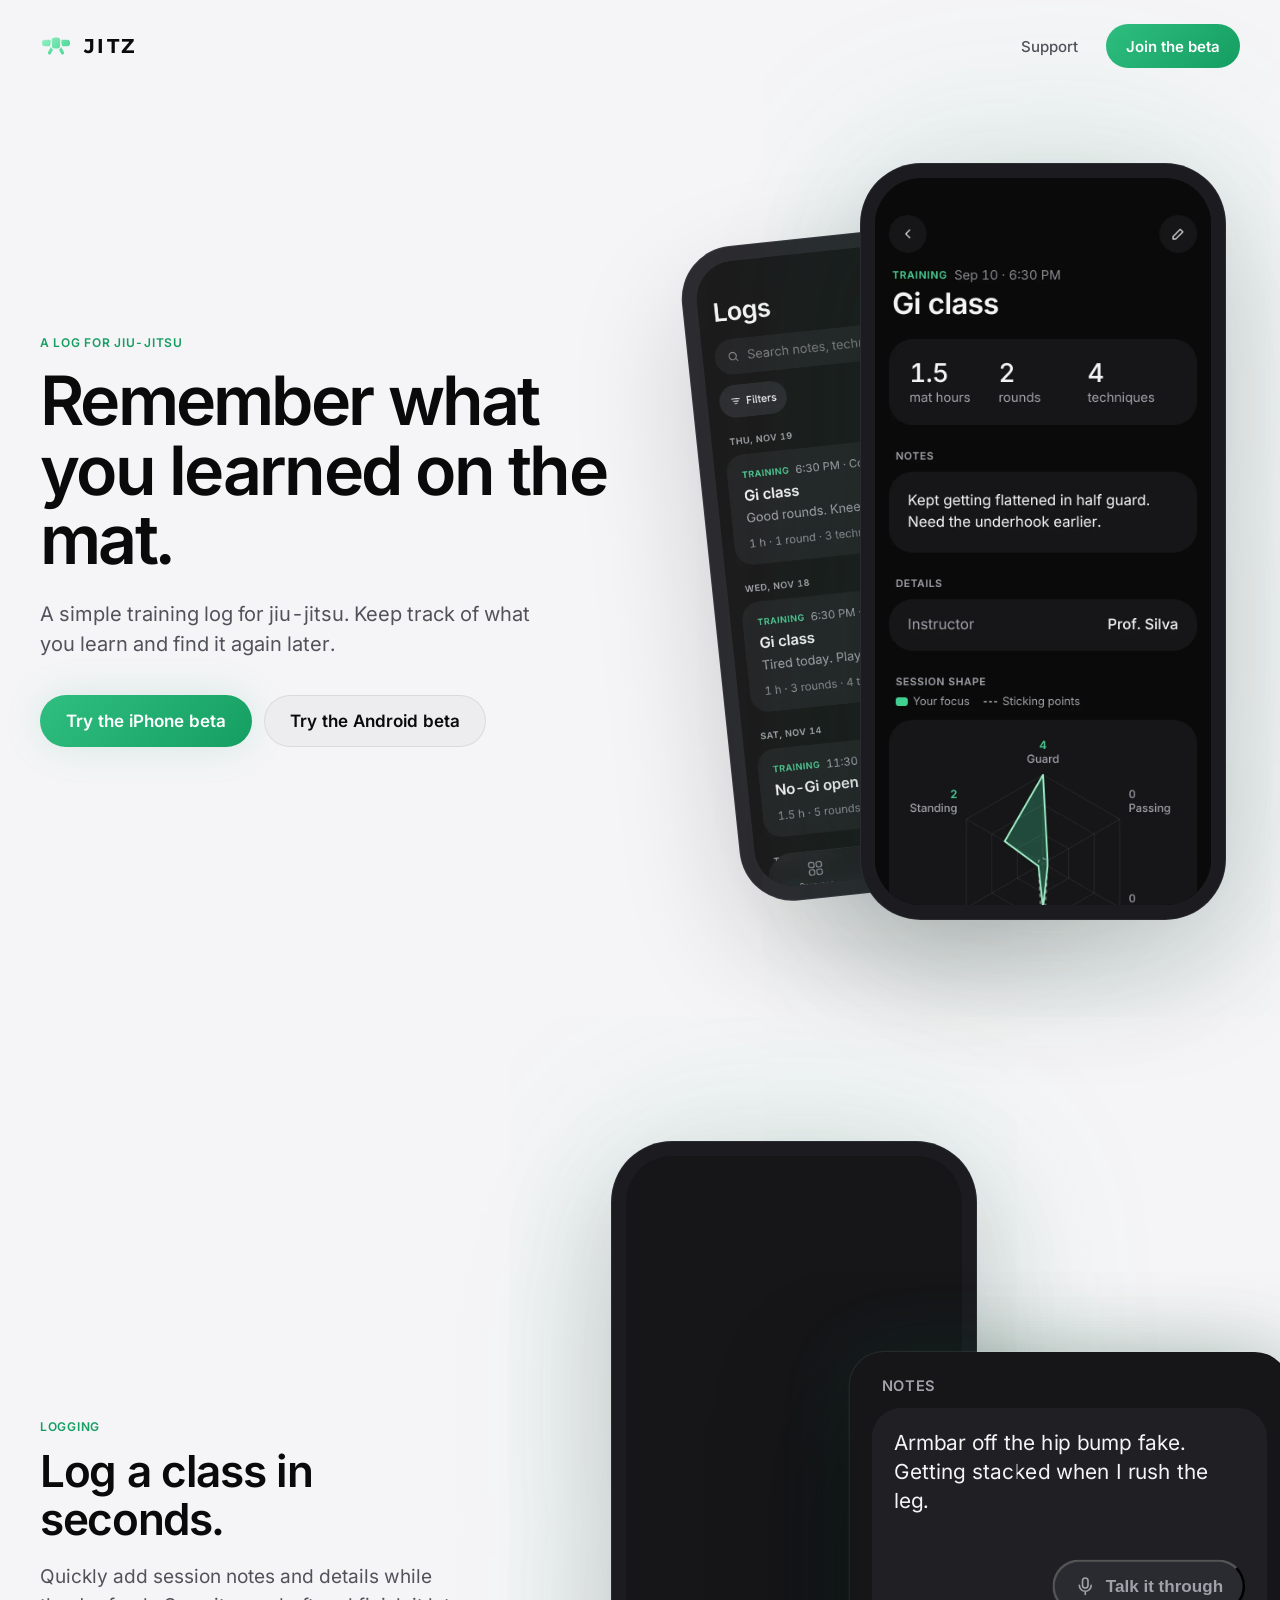
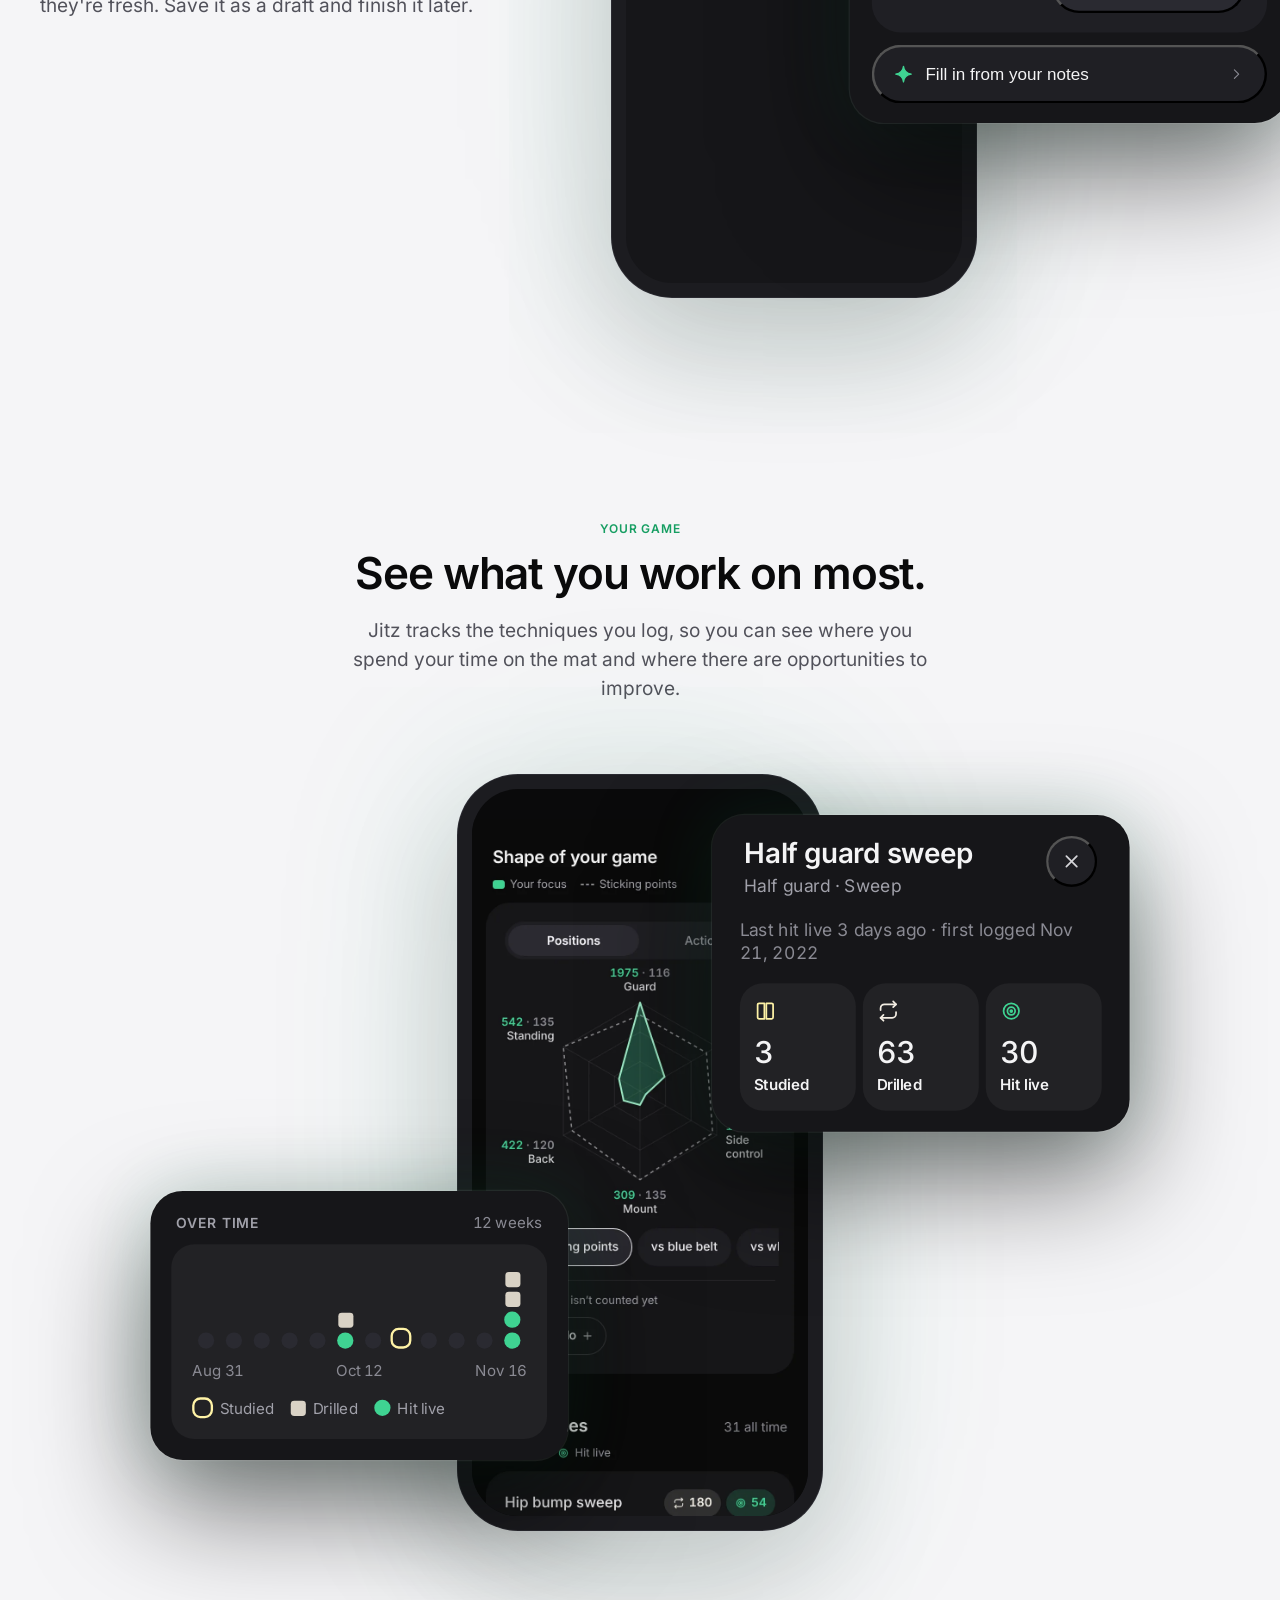
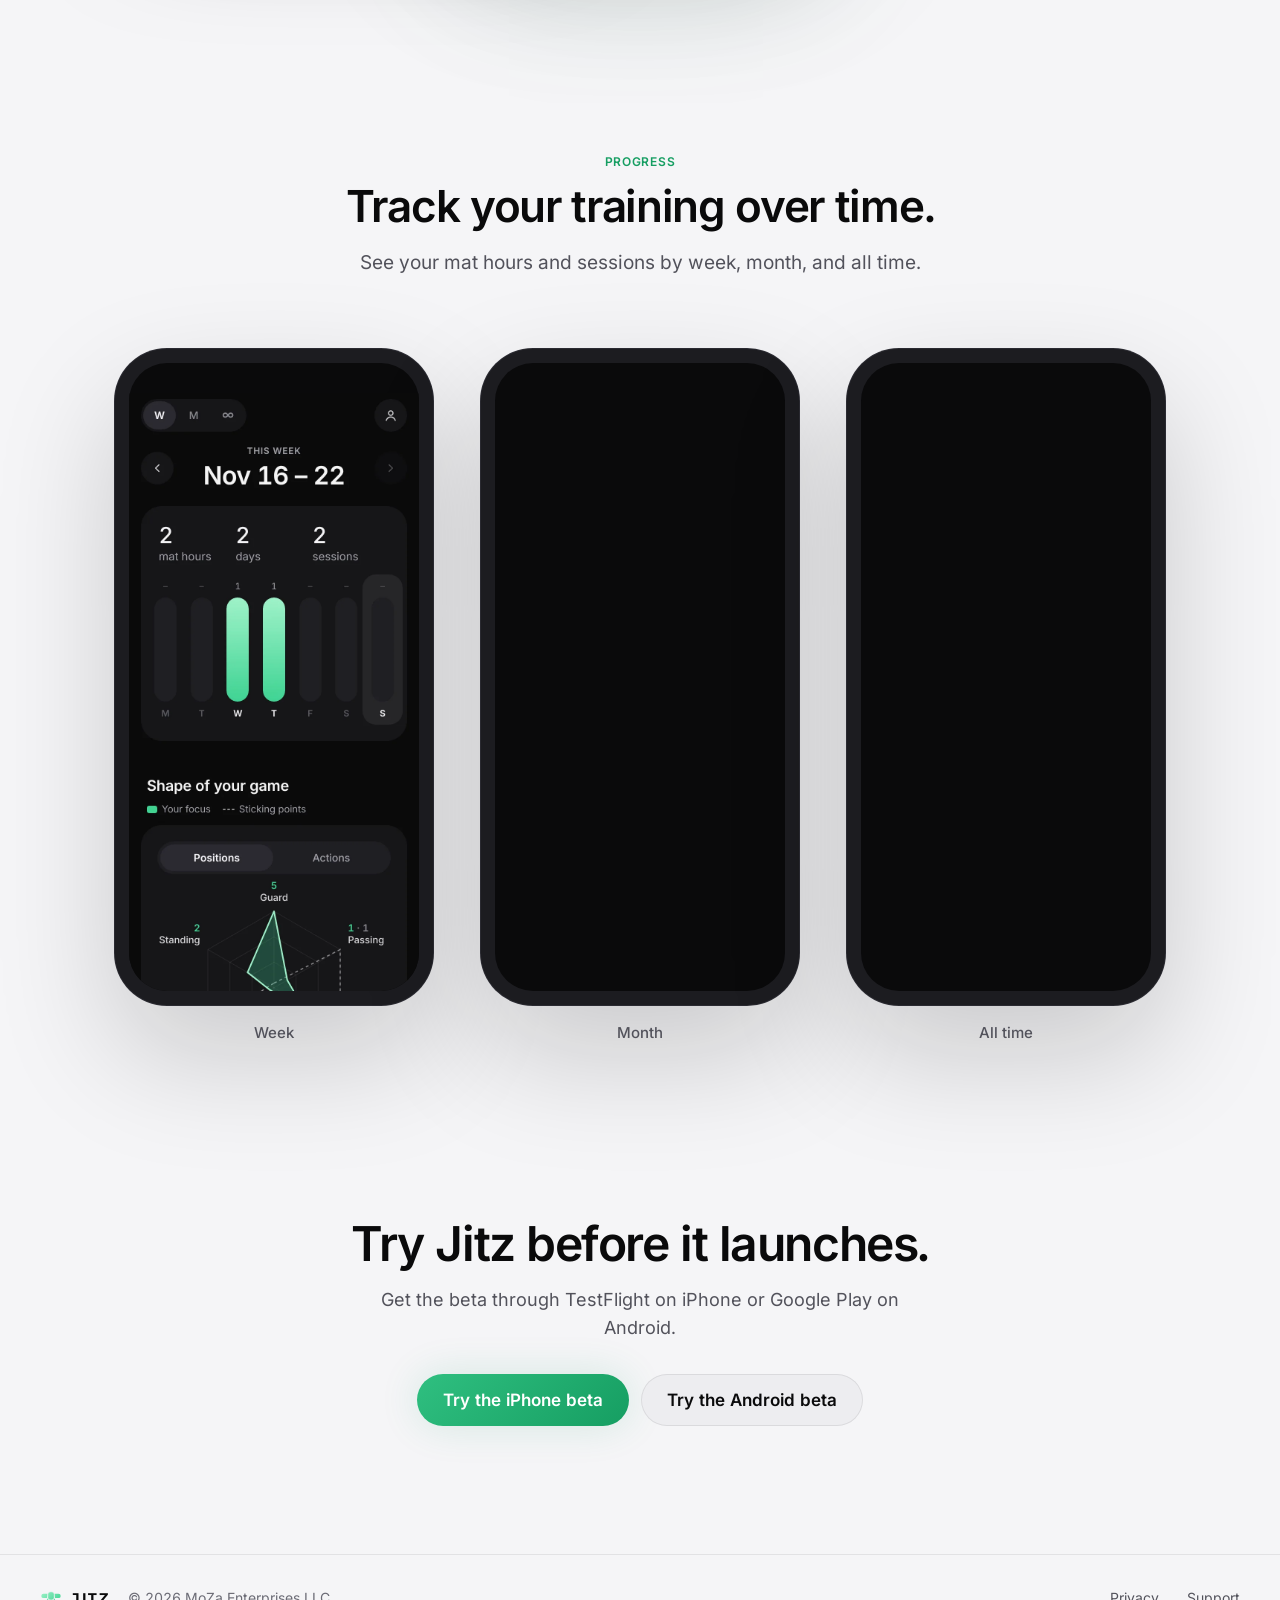
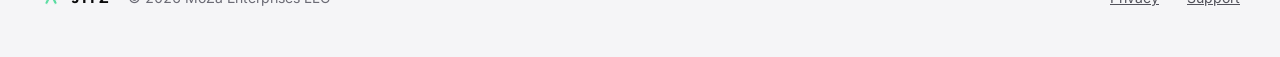
==== commit 219e3ab8: "Add iPhone (TestFlight) and Android (Google Play) beta buttons Hero and bottom section get two butto" ====
--- a/index.html
+++ b/index.html
@@ -25,7 +25,7 @@
 </a>
 <nav aria-label="Main" style="display: flex; align-items: center; gap: 28px; font-size: 15px; font-weight: 500">
 <a href="/support/" style="color: var(--ink2); text-decoration: none">Support</a>
-<a href="mailto:hello@jitz.app?subject=Join%20the%20Jitz%20beta" style="height: 44px; padding: 0 20px; border-radius: 999px; background: linear-gradient(135deg, var(--hi), var(--lo)); color: var(--on); font-weight: 600; display: inline-flex; align-items: center; text-decoration: none">Join the beta</a>
+<a href="/#beta" style="height: 44px; padding: 0 20px; border-radius: 999px; background: linear-gradient(135deg, var(--hi), var(--lo)); color: var(--on); font-weight: 600; display: inline-flex; align-items: center; text-decoration: none">Join the beta</a>
 </nav>
 </header>
 <section id="top" style="max-width: 1200px; margin: 0 auto; padding: 72px 24px 112px; display: flex; flex-wrap: wrap; align-items: center; justify-content: space-between; gap: 56px">
@@ -34,7 +34,7 @@
 <h1 style="margin: 16px 0 0; font-size: 68px; line-height: 1.02; font-weight: 600; letter-spacing: -0.04em">Remember what you learned on the mat.</h1>
 <p style="margin: 24px 0 0; font-size: 20px; line-height: 30px; color: var(--ink2); max-width: 520px">A simple training log for jiu-jitsu. Keep track of what you learn and find it again later.</p>
 <div style="margin-top: 36px; display: flex; flex-wrap: wrap; align-items: center; gap: 12px">
-<a href="mailto:hello@jitz.app?subject=Join%20the%20Jitz%20beta" style="height: 52px; padding: 0 28px; border-radius: 999px; background: linear-gradient(135deg, var(--hi), var(--lo)); color: var(--on); font-size: 17px; font-weight: 600; display: inline-flex; align-items: center; text-decoration: none; box-shadow: 0 0 40px var(--glow)">Join the beta</a>
+<div style="display: flex; flex-wrap: wrap; gap: 12px; justify-content: flex-start"><a href="https://testflight.apple.com/join/VZxPs2MQ" style="height: 52px; padding: 0 26px; border-radius: 999px; background: linear-gradient(135deg, var(--hi), var(--lo)); color: var(--on); font-size: 17px; font-weight: 600; display: inline-flex; align-items: center; text-decoration: none; box-shadow: 0 0 40px var(--glow)">Try the iPhone beta</a><a href="https://play.google.com/apps/testing/app.jitz" style="height: 52px; padding: 0 26px; border-radius: 999px; background: var(--s2); color: var(--ink); font-size: 17px; font-weight: 600; display: inline-flex; align-items: center; text-decoration: none; box-shadow: inset 0 0 0 1px var(--hair)">Try the Android beta</a></div>
 </div>
 </div>
 <div class="popwrap" style="flex: none; margin: 0 auto; padding: 0 0 0 150px">
@@ -151,10 +151,10 @@
 
 
 
-<section style="max-width: 860px; margin: 0 auto; padding: 64px 24px 104px; text-align: center">
+<section id="beta" style="max-width: 860px; margin: 0 auto; padding: 64px 24px 104px; text-align: center">
 <h2 style="margin: 0; font-size: 48px; line-height: 1.08; font-weight: 600; letter-spacing: -0.03em">Try Jitz before it launches.</h2>
-<p style="margin: 16px auto 0; font-size: 18px; line-height: 28px; color: var(--ink2); max-width: 520px">Join the beta and we'll send you an invite when it opens.</p>
-<a href="mailto:hello@jitz.app?subject=Join%20the%20Jitz%20beta" style="margin-top: 32px; height: 52px; padding: 0 28px; border-radius: 999px; background: linear-gradient(135deg, var(--hi), var(--lo)); color: var(--on); font-size: 17px; font-weight: 600; display: inline-flex; align-items: center; text-decoration: none; box-shadow: 0 0 40px var(--glow)">Join the beta</a>
+<p style="margin: 16px auto 0; font-size: 18px; line-height: 28px; color: var(--ink2); max-width: 520px">Get the beta through TestFlight on iPhone or Google Play on Android.</p>
+<div style="margin-top: 32px"><div style="display: flex; flex-wrap: wrap; gap: 12px; justify-content: center"><a href="https://testflight.apple.com/join/VZxPs2MQ" style="height: 52px; padding: 0 26px; border-radius: 999px; background: linear-gradient(135deg, var(--hi), var(--lo)); color: var(--on); font-size: 17px; font-weight: 600; display: inline-flex; align-items: center; text-decoration: none; box-shadow: 0 0 40px var(--glow)">Try the iPhone beta</a><a href="https://play.google.com/apps/testing/app.jitz" style="height: 52px; padding: 0 26px; border-radius: 999px; background: var(--s2); color: var(--ink); font-size: 17px; font-weight: 600; display: inline-flex; align-items: center; text-decoration: none; box-shadow: inset 0 0 0 1px var(--hair)">Try the Android beta</a></div></div>
 </section>
 <footer style="border-top: 1px solid var(--hair); margin-top: 24px">
 <div style="max-width: 1200px; margin: 0 auto; padding: 32px 24px 48px; display: flex; flex-wrap: wrap; gap: 20px 32px; align-items: center; justify-content: space-between">
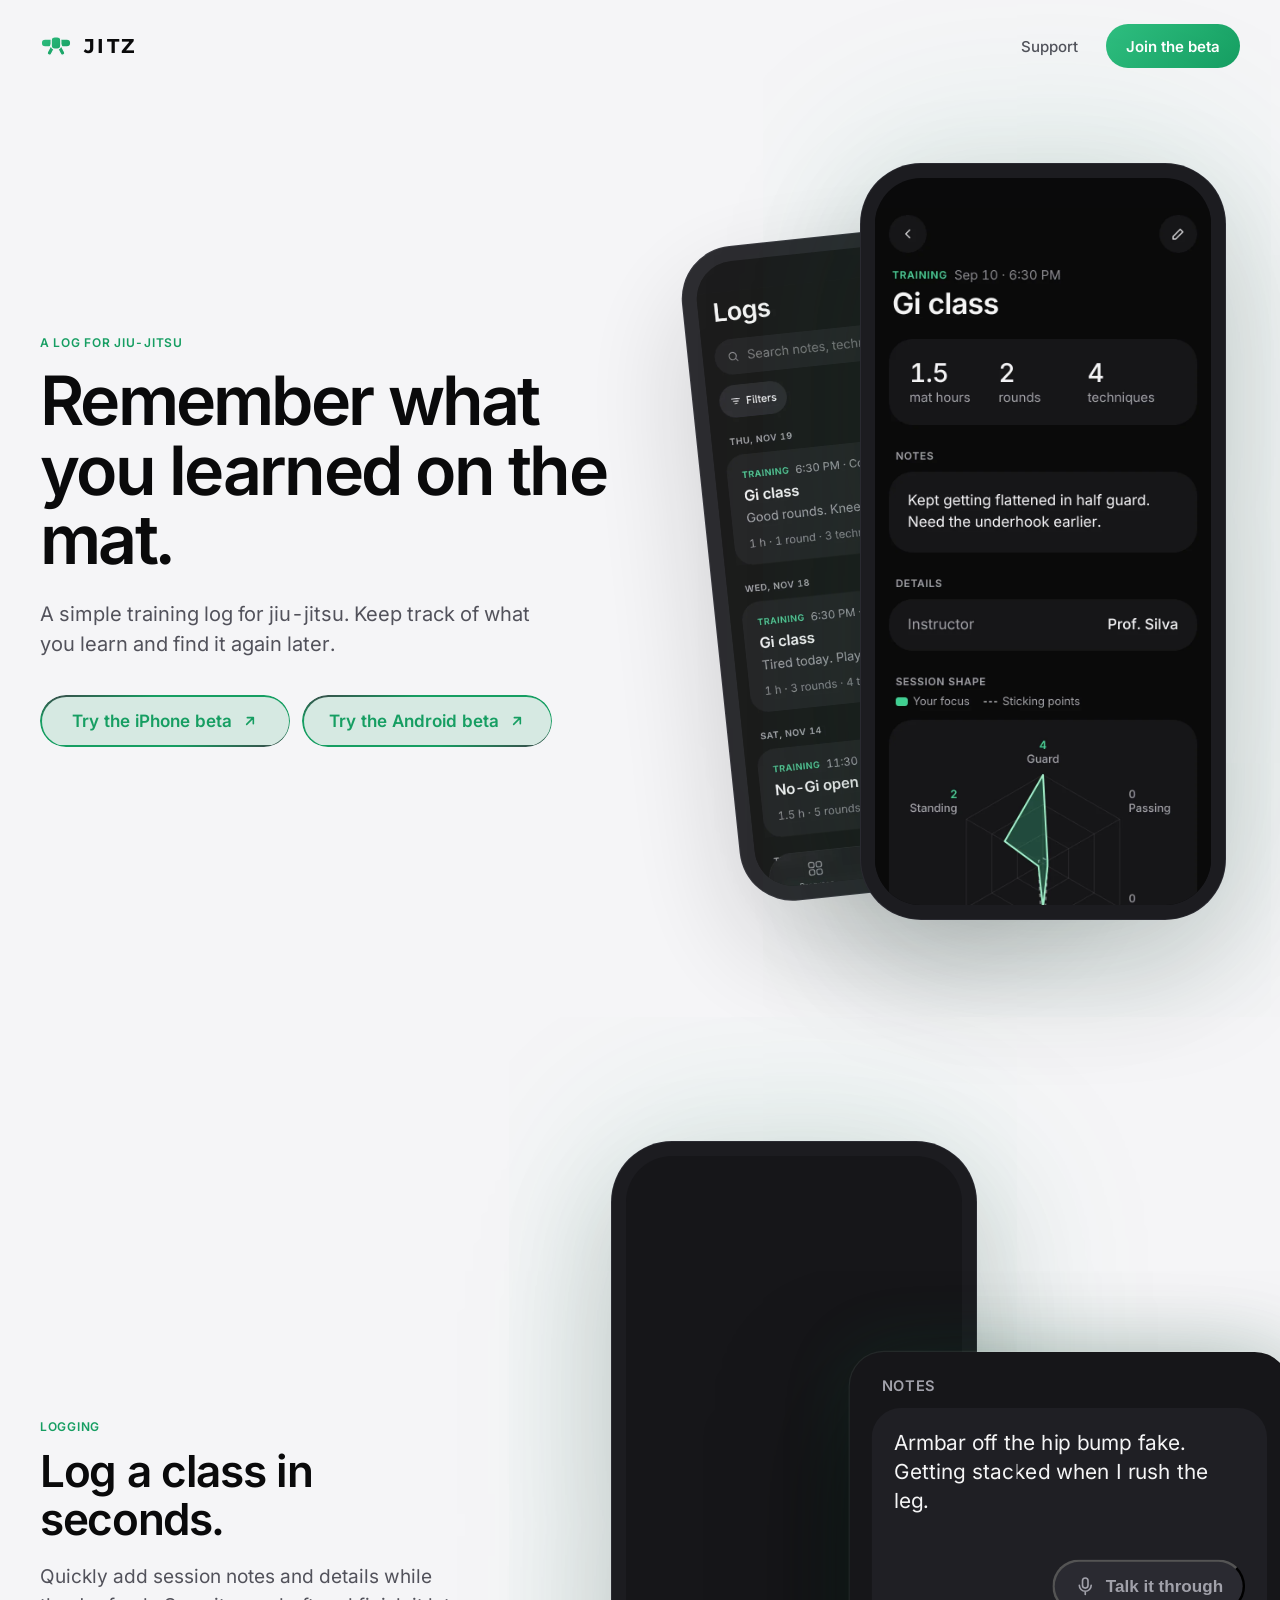
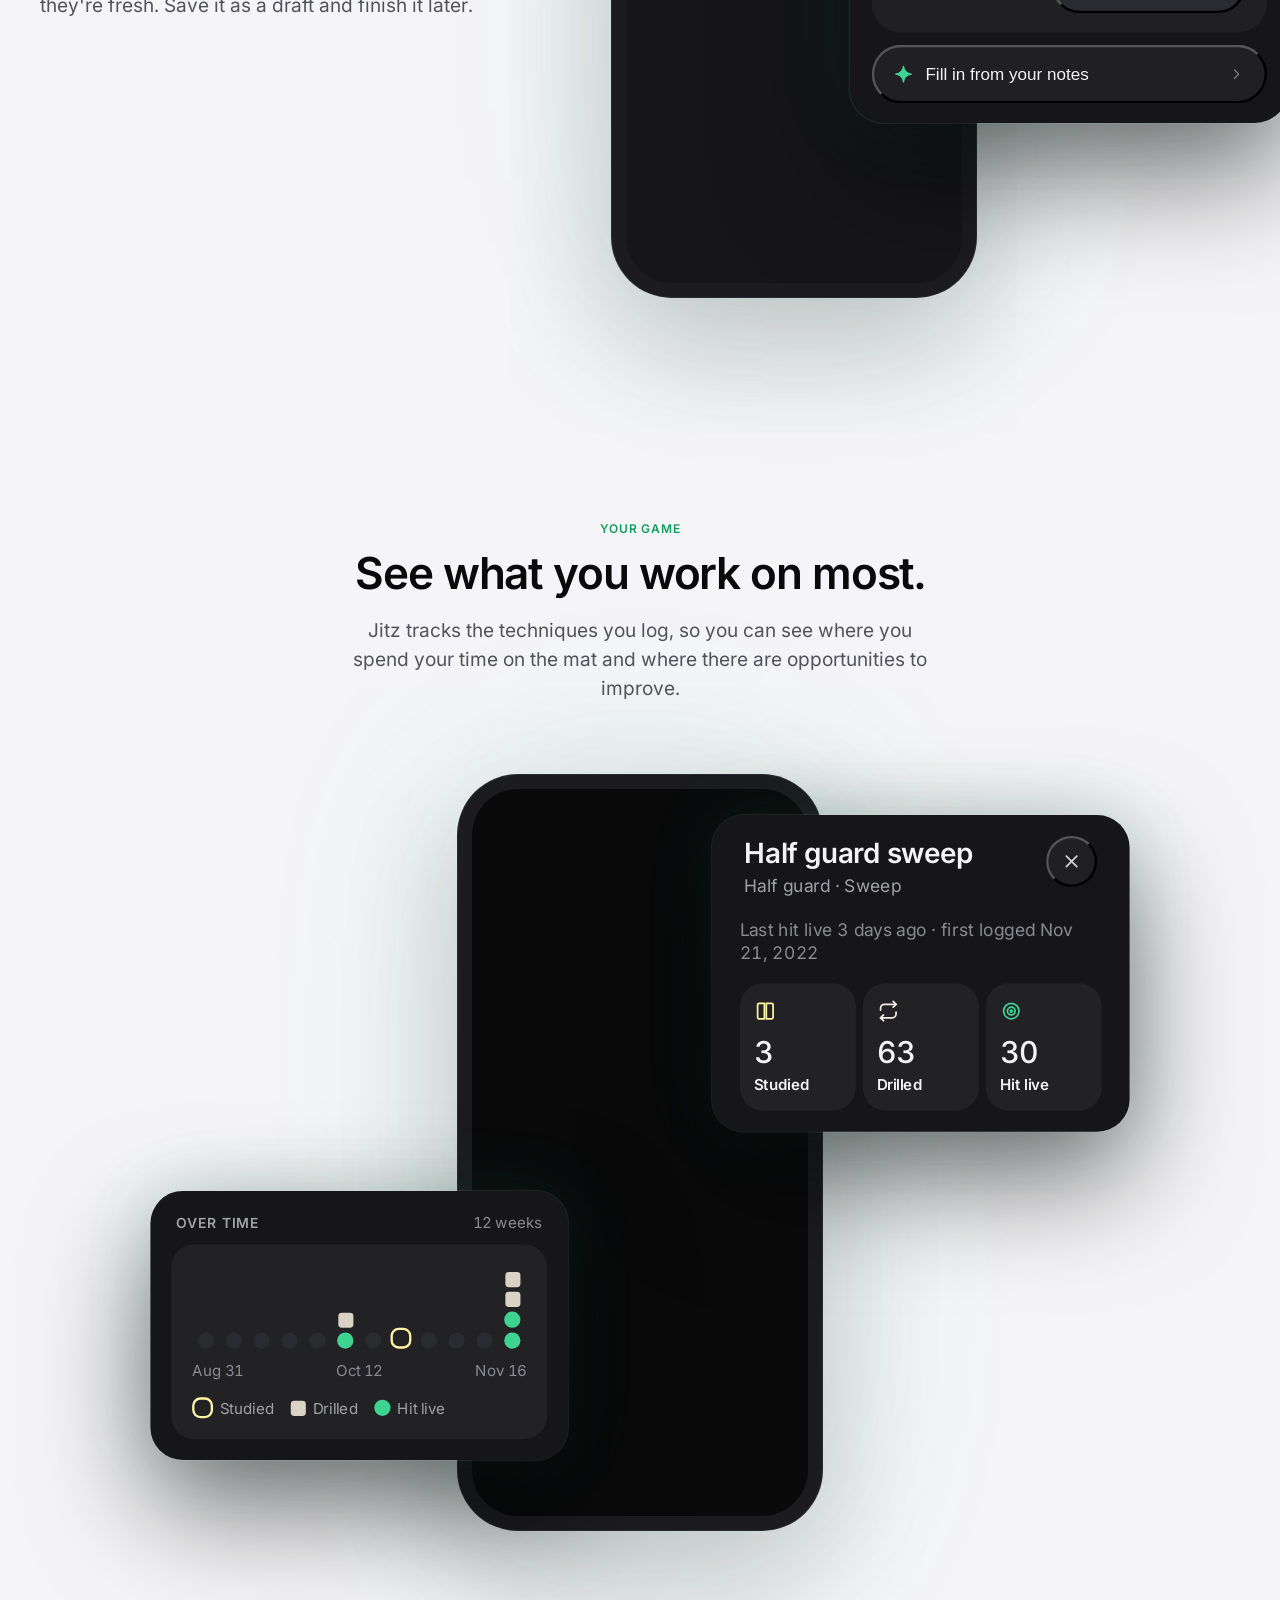
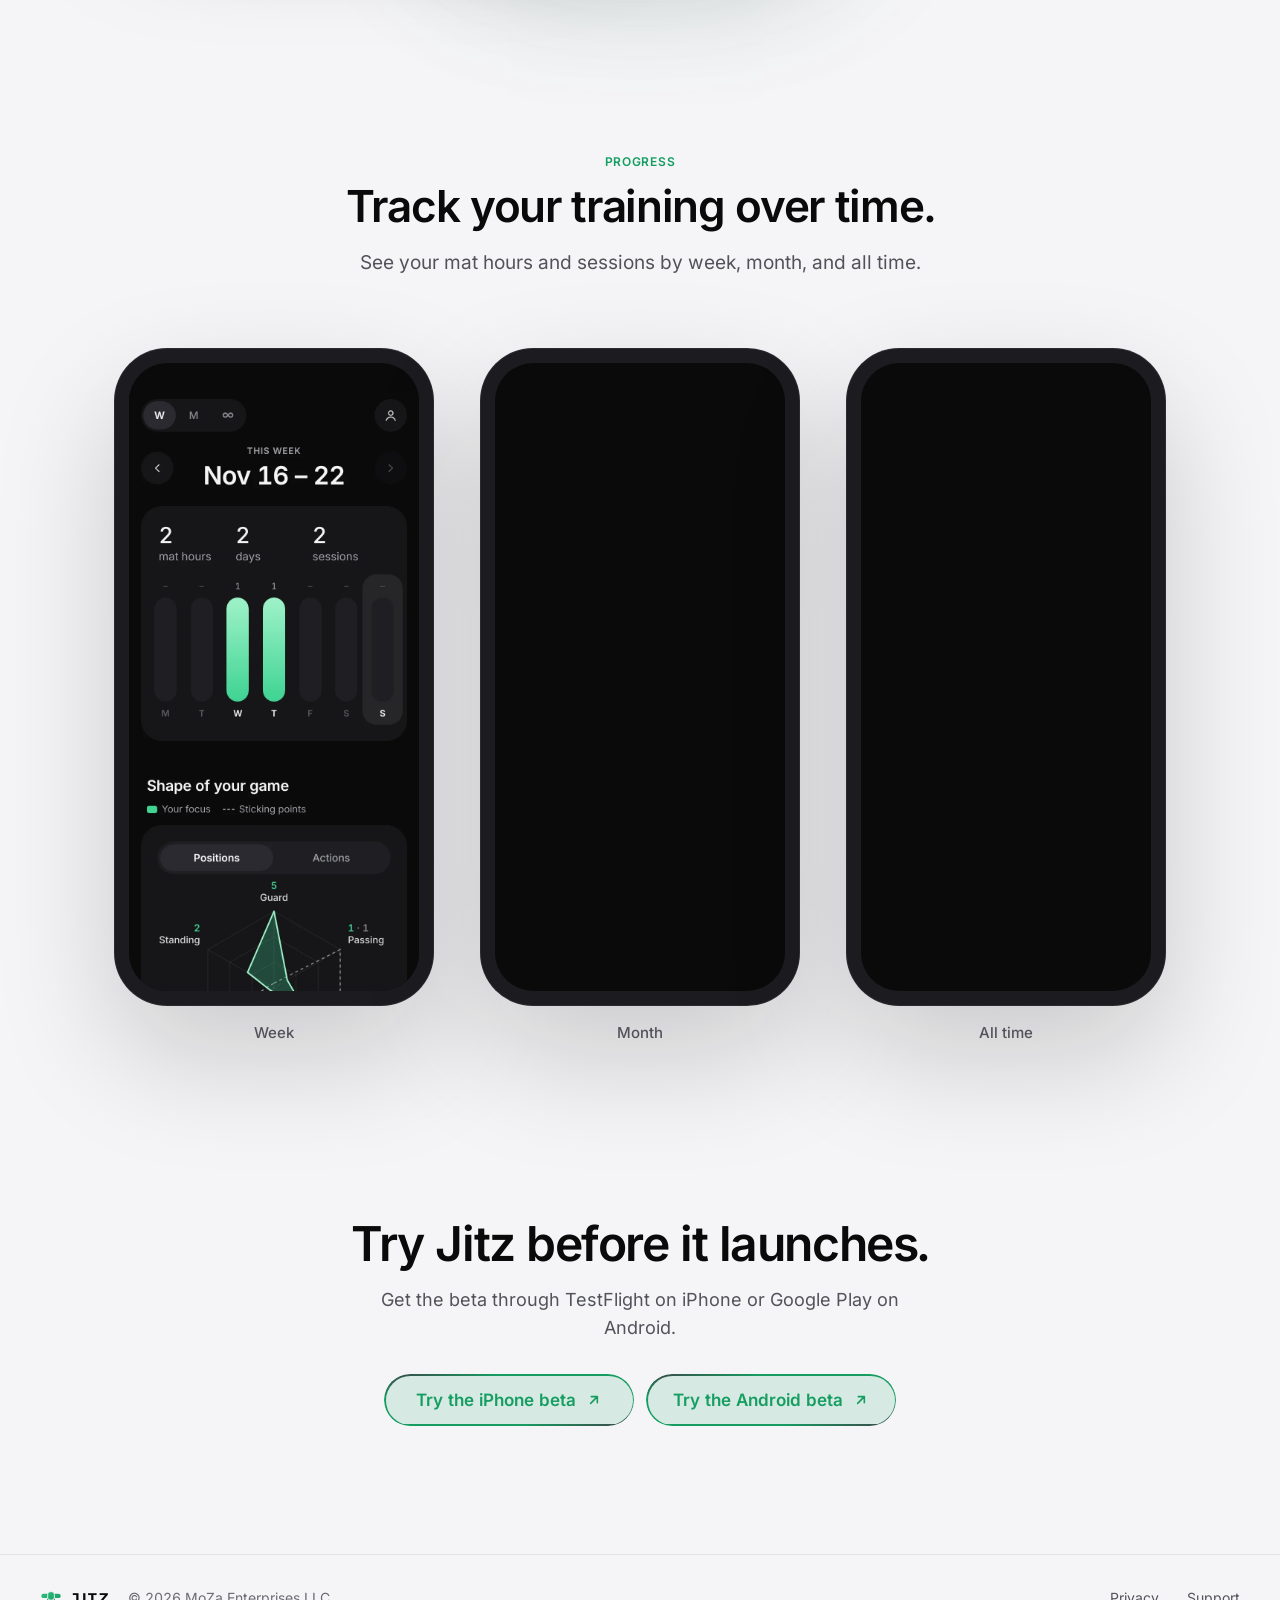
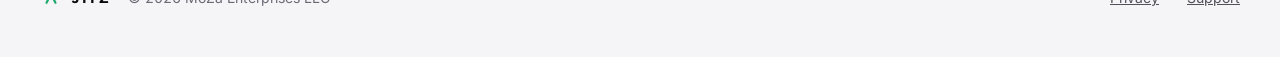
==== commit 493e59cd: "Tinted mint beta buttons, device-aware beta links, light-mode logo colors On iPhone and Android the " ====
--- a/index.html
+++ b/index.html
@@ -15,17 +15,18 @@
 <link rel="icon" href="/favicon.svg" type="image/svg+xml">
 <link rel="preload" href="/assets/fonts/inter.woff2" as="font" type="font/woff2" crossorigin>
 <link rel="stylesheet" href="/assets/site.css">
+<script src="/assets/beta.js" defer></script>
 </head>
 <body>
 <div class="site" style="background: var(--ground); color: var(--ink); font-family: -apple-system, 'SF Pro Text', Inter, system-ui, sans-serif; font-variant-numeric: tabular-nums; overflow-x: hidden">
 <header style="max-width: 1200px; margin: 0 auto; padding: 24px; display: flex; align-items: center; justify-content: space-between; gap: 16px; flex-wrap: wrap">
 <a href="/" aria-label="Jitz home" style="display: flex; align-items: center; gap: 12px; text-decoration: none">
-<svg viewBox="0 0 100 100" width="32" height="32" aria-hidden="true" style="display:block;overflow:visible"><defs><linearGradient id="kg-nav" gradientUnits="userSpaceOnUse" x1="15" y1="15" x2="85" y2="85"><stop offset="0" stop-color="#9FF2C9"/><stop offset="1" stop-color="#3FD392"/></linearGradient></defs><g transform="translate(0 -7.5)" fill="url(#kg-nav)"><rect x="6" y="38" width="88" height="20" rx="10"/><rect x="38" y="46" width="14" height="44" rx="7" transform="rotate(28 45 50)" stroke="var(--knot-cut)" stroke-width="4"/><rect x="48" y="46" width="14" height="44" rx="7" transform="rotate(-28 55 50)" stroke="var(--knot-cut)" stroke-width="4"/><rect x="35" y="29" width="30" height="38" rx="11" stroke="var(--knot-cut)" stroke-width="4"/></g></svg>
+<svg viewBox="0 0 100 100" width="32" height="32" aria-hidden="true" style="display:block;overflow:visible"><defs><linearGradient id="kg-nav" gradientUnits="userSpaceOnUse" x1="15" y1="15" x2="85" y2="85"><stop offset="0" style="stop-color:var(--hi)"/><stop offset="1" style="stop-color:var(--lo)"/></linearGradient></defs><g transform="translate(0 -7.5)" fill="url(#kg-nav)"><rect x="6" y="38" width="88" height="20" rx="10"/><rect x="38" y="46" width="14" height="44" rx="7" transform="rotate(28 45 50)" stroke="var(--knot-cut)" stroke-width="4"/><rect x="48" y="46" width="14" height="44" rx="7" transform="rotate(-28 55 50)" stroke="var(--knot-cut)" stroke-width="4"/><rect x="35" y="29" width="30" height="38" rx="11" stroke="var(--knot-cut)" stroke-width="4"/></g></svg>
 <span style="font-family: Montserrat, sans-serif; font-size: 20px; line-height: 24px; font-weight: 700; letter-spacing: 0.12em">JITZ</span>
 </a>
 <nav aria-label="Main" style="display: flex; align-items: center; gap: 28px; font-size: 15px; font-weight: 500">
 <a href="/support/" style="color: var(--ink2); text-decoration: none">Support</a>
-<a href="/#beta" style="height: 44px; padding: 0 20px; border-radius: 999px; background: linear-gradient(135deg, var(--hi), var(--lo)); color: var(--on); font-weight: 600; display: inline-flex; align-items: center; text-decoration: none">Join the beta</a>
+<a class="beta-head" href="/#beta" style="height: 44px; padding: 0 20px; border-radius: 999px; background: linear-gradient(135deg, var(--hi), var(--lo)); color: var(--on); font-weight: 600; display: inline-flex; align-items: center; text-decoration: none">Join the beta</a>
 </nav>
 </header>
 <section id="top" style="max-width: 1200px; margin: 0 auto; padding: 72px 24px 112px; display: flex; flex-wrap: wrap; align-items: center; justify-content: space-between; gap: 56px">
@@ -34,7 +35,7 @@
 <h1 style="margin: 16px 0 0; font-size: 68px; line-height: 1.02; font-weight: 600; letter-spacing: -0.04em">Remember what you learned on the mat.</h1>
 <p style="margin: 24px 0 0; font-size: 20px; line-height: 30px; color: var(--ink2); max-width: 520px">A simple training log for jiu-jitsu. Keep track of what you learn and find it again later.</p>
 <div style="margin-top: 36px; display: flex; flex-wrap: wrap; align-items: center; gap: 12px">
-<div style="display: flex; flex-wrap: wrap; gap: 12px; justify-content: flex-start"><a href="https://testflight.apple.com/join/VZxPs2MQ" style="height: 52px; padding: 0 26px; border-radius: 999px; background: linear-gradient(135deg, var(--hi), var(--lo)); color: var(--on); font-size: 17px; font-weight: 600; display: inline-flex; align-items: center; text-decoration: none; box-shadow: 0 0 40px var(--glow)">Try the iPhone beta</a><a href="https://play.google.com/apps/testing/app.jitz" style="height: 52px; padding: 0 26px; border-radius: 999px; background: var(--s2); color: var(--ink); font-size: 17px; font-weight: 600; display: inline-flex; align-items: center; text-decoration: none; box-shadow: inset 0 0 0 1px var(--hair)">Try the Android beta</a></div>
+<div class="beta" style="display: flex; flex-wrap: wrap; gap: 12px; justify-content: flex-start"><a class="gb" href="https://testflight.apple.com/join/VZxPs2MQ">Try the iPhone beta<svg width="16" height="16" viewBox="0 0 24 24" fill="none" stroke="currentColor" stroke-width="2.4" stroke-linecap="round" stroke-linejoin="round" aria-hidden="true"><path d="M7 17L17 7M8 7h9v9"/></svg></a><a class="gb" href="https://play.google.com/apps/testing/app.jitz">Try the Android beta<svg width="16" height="16" viewBox="0 0 24 24" fill="none" stroke="currentColor" stroke-width="2.4" stroke-linecap="round" stroke-linejoin="round" aria-hidden="true"><path d="M7 17L17 7M8 7h9v9"/></svg></a></div>
 </div>
 </div>
 <div class="popwrap" style="flex: none; margin: 0 auto; padding: 0 0 0 150px">
@@ -154,12 +155,12 @@
 <section id="beta" style="max-width: 860px; margin: 0 auto; padding: 64px 24px 104px; text-align: center">
 <h2 style="margin: 0; font-size: 48px; line-height: 1.08; font-weight: 600; letter-spacing: -0.03em">Try Jitz before it launches.</h2>
 <p style="margin: 16px auto 0; font-size: 18px; line-height: 28px; color: var(--ink2); max-width: 520px">Get the beta through TestFlight on iPhone or Google Play on Android.</p>
-<div style="margin-top: 32px"><div style="display: flex; flex-wrap: wrap; gap: 12px; justify-content: center"><a href="https://testflight.apple.com/join/VZxPs2MQ" style="height: 52px; padding: 0 26px; border-radius: 999px; background: linear-gradient(135deg, var(--hi), var(--lo)); color: var(--on); font-size: 17px; font-weight: 600; display: inline-flex; align-items: center; text-decoration: none; box-shadow: 0 0 40px var(--glow)">Try the iPhone beta</a><a href="https://play.google.com/apps/testing/app.jitz" style="height: 52px; padding: 0 26px; border-radius: 999px; background: var(--s2); color: var(--ink); font-size: 17px; font-weight: 600; display: inline-flex; align-items: center; text-decoration: none; box-shadow: inset 0 0 0 1px var(--hair)">Try the Android beta</a></div></div>
+<div style="margin-top: 32px"><div class="beta" style="display: flex; flex-wrap: wrap; gap: 12px; justify-content: center"><a class="gb" href="https://testflight.apple.com/join/VZxPs2MQ">Try the iPhone beta<svg width="16" height="16" viewBox="0 0 24 24" fill="none" stroke="currentColor" stroke-width="2.4" stroke-linecap="round" stroke-linejoin="round" aria-hidden="true"><path d="M7 17L17 7M8 7h9v9"/></svg></a><a class="gb" href="https://play.google.com/apps/testing/app.jitz">Try the Android beta<svg width="16" height="16" viewBox="0 0 24 24" fill="none" stroke="currentColor" stroke-width="2.4" stroke-linecap="round" stroke-linejoin="round" aria-hidden="true"><path d="M7 17L17 7M8 7h9v9"/></svg></a></div></div>
 </section>
 <footer style="border-top: 1px solid var(--hair); margin-top: 24px">
 <div style="max-width: 1200px; margin: 0 auto; padding: 32px 24px 48px; display: flex; flex-wrap: wrap; gap: 20px 32px; align-items: center; justify-content: space-between">
 <div style="display: flex; align-items: center; gap: 10px; flex-wrap: wrap">
-<svg viewBox="0 0 100 100" width="22" height="22" aria-hidden="true" style="display:block;overflow:visible"><defs><linearGradient id="kg-foot" gradientUnits="userSpaceOnUse" x1="15" y1="15" x2="85" y2="85"><stop offset="0" stop-color="#9FF2C9"/><stop offset="1" stop-color="#3FD392"/></linearGradient></defs><g transform="translate(0 -7.5)" fill="url(#kg-foot)"><rect x="6" y="38" width="88" height="20" rx="10"/><rect x="38" y="46" width="14" height="44" rx="7" transform="rotate(28 45 50)" stroke="var(--knot-cut)" stroke-width="4"/><rect x="48" y="46" width="14" height="44" rx="7" transform="rotate(-28 55 50)" stroke="var(--knot-cut)" stroke-width="4"/><rect x="35" y="29" width="30" height="38" rx="11" stroke="var(--knot-cut)" stroke-width="4"/></g></svg>
+<svg viewBox="0 0 100 100" width="22" height="22" aria-hidden="true" style="display:block;overflow:visible"><defs><linearGradient id="kg-foot" gradientUnits="userSpaceOnUse" x1="15" y1="15" x2="85" y2="85"><stop offset="0" style="stop-color:var(--hi)"/><stop offset="1" style="stop-color:var(--lo)"/></linearGradient></defs><g transform="translate(0 -7.5)" fill="url(#kg-foot)"><rect x="6" y="38" width="88" height="20" rx="10"/><rect x="38" y="46" width="14" height="44" rx="7" transform="rotate(28 45 50)" stroke="var(--knot-cut)" stroke-width="4"/><rect x="48" y="46" width="14" height="44" rx="7" transform="rotate(-28 55 50)" stroke="var(--knot-cut)" stroke-width="4"/><rect x="35" y="29" width="30" height="38" rx="11" stroke="var(--knot-cut)" stroke-width="4"/></g></svg>
 <span style="font-family: Montserrat, sans-serif; font-size: 14px; font-weight: 700; letter-spacing: 0.12em">JITZ</span>
 <span style="font-size: 14px; color: var(--ink3); margin-left: 8px">© 2026 MoZa Enterprises LLC</span>
 </div>
--- a/assets/site.css
+++ b/assets/site.css
@@ -9,3 +9,13 @@
 a:focus-visible,summary:focus-visible{outline:2px solid var(--lo);outline-offset:3px;border-radius:6px}
 img{max-width:none}
 @media (max-width: 760px){.popwrap{padding:0 !important}.pop{display:none}h1{font-size:48px !important}h2{font-size:34px !important}}
+
+.gb{position:relative;height:52px;min-width:250px;box-sizing:border-box;padding:0 24px;border-radius:999px;background:color-mix(in srgb,var(--lo) 14%,transparent);color:var(--acc-text);font-size:17px;font-weight:600;display:inline-flex;align-items:center;justify-content:center;gap:10px;text-decoration:none;--gb:linear-gradient(to bottom right,#ffffff 0%,var(--hi) 24%,var(--hi) 76%,#ffffff 100%)}
+.gb::before{content:"";position:absolute;inset:0;border-radius:inherit;padding:1.5px;background:var(--gb);-webkit-mask:linear-gradient(#000 0 0) content-box,linear-gradient(#000 0 0);-webkit-mask-composite:xor;mask-composite:exclude;pointer-events:none}
+.gb:hover{background:color-mix(in srgb,var(--lo) 22%,transparent)}
+.beta-one{display:flex;flex-direction:column;align-items:center;gap:4px;width:100%}
+.beta-one .gb{width:100%}
+.beta-alt{font-size:15px;color:var(--ink2);display:flex;align-items:center;justify-content:center;flex-wrap:wrap}
+.beta-alt a{color:var(--acc-text);font-weight:600;text-decoration:none;display:inline-flex;align-items:center;min-height:44px;padding:0 8px;margin:0 -8px}
+@media (prefers-color-scheme: light){.gb{--gb:linear-gradient(to bottom right,#3f3f46 0%,var(--lo) 24%,var(--lo) 76%,#3f3f46 100%)}}
+.beta.is-one{display:block !important;width:100%;align-self:stretch}
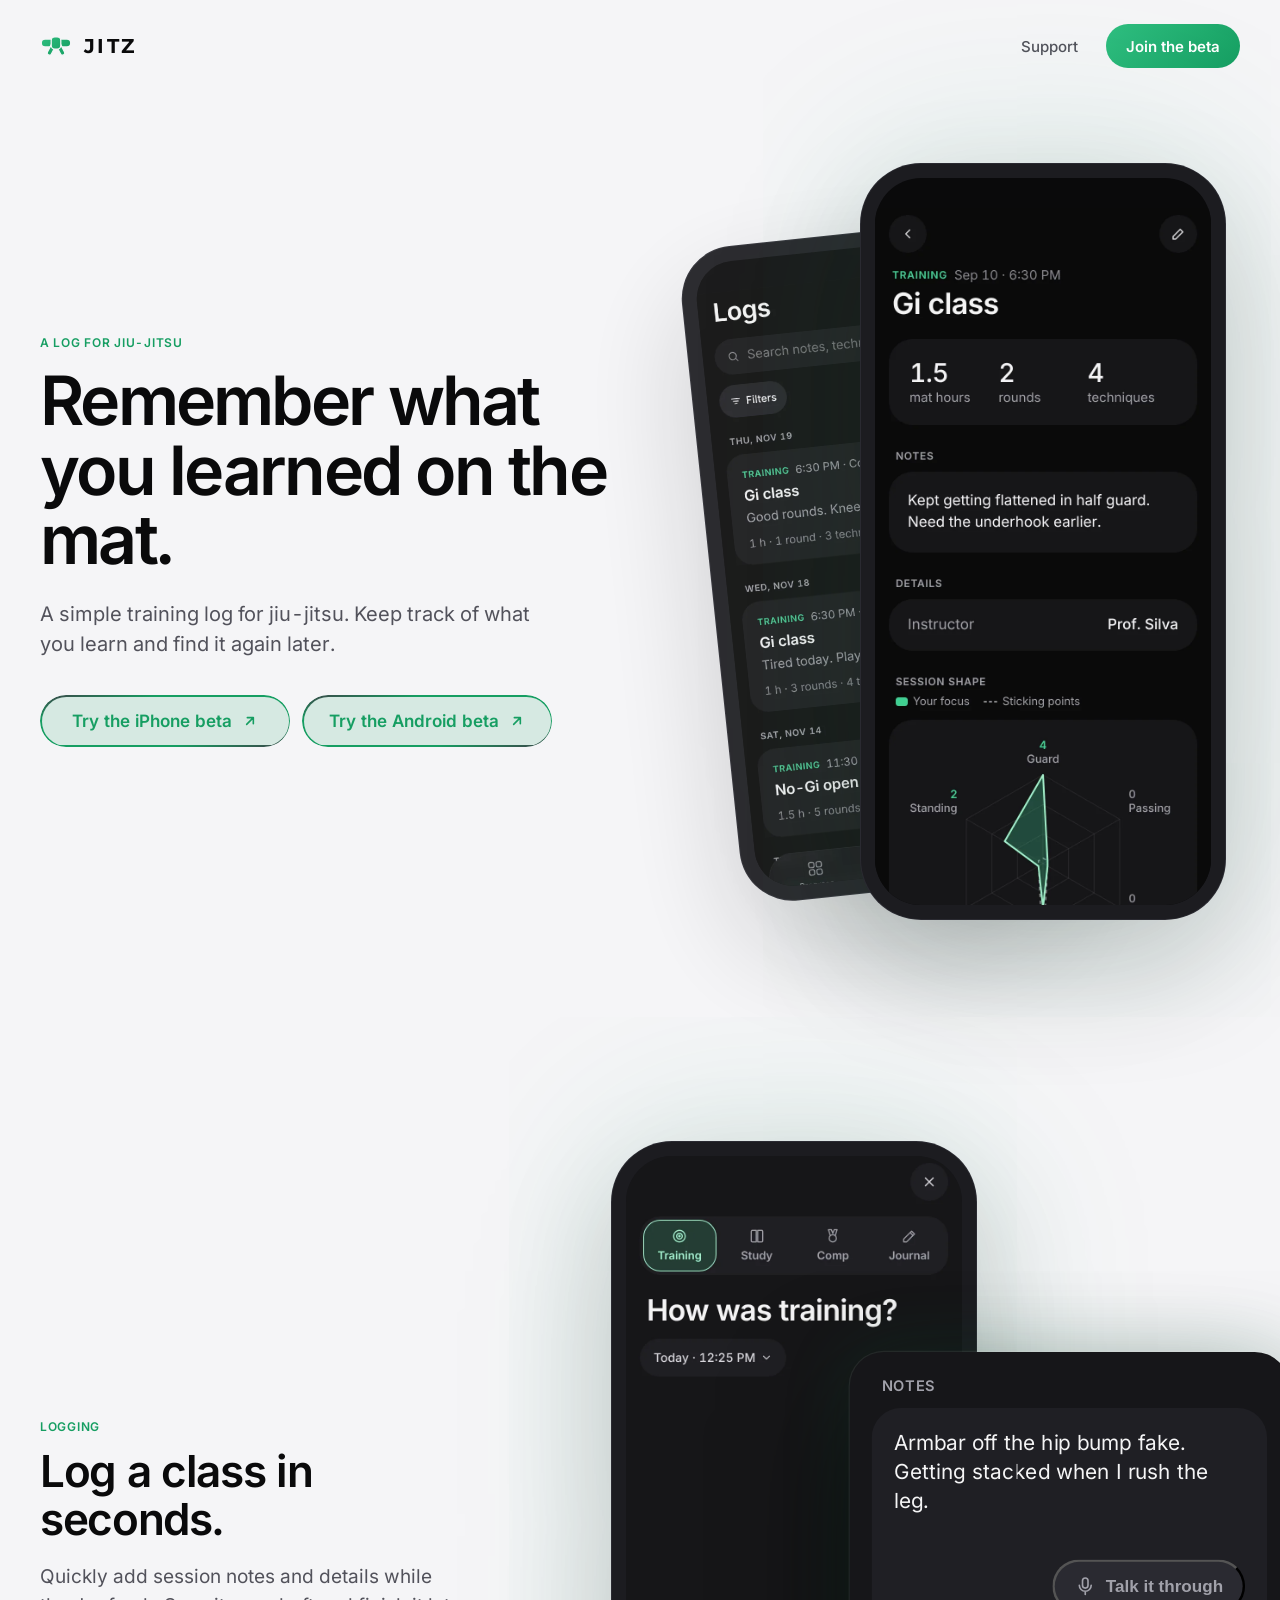
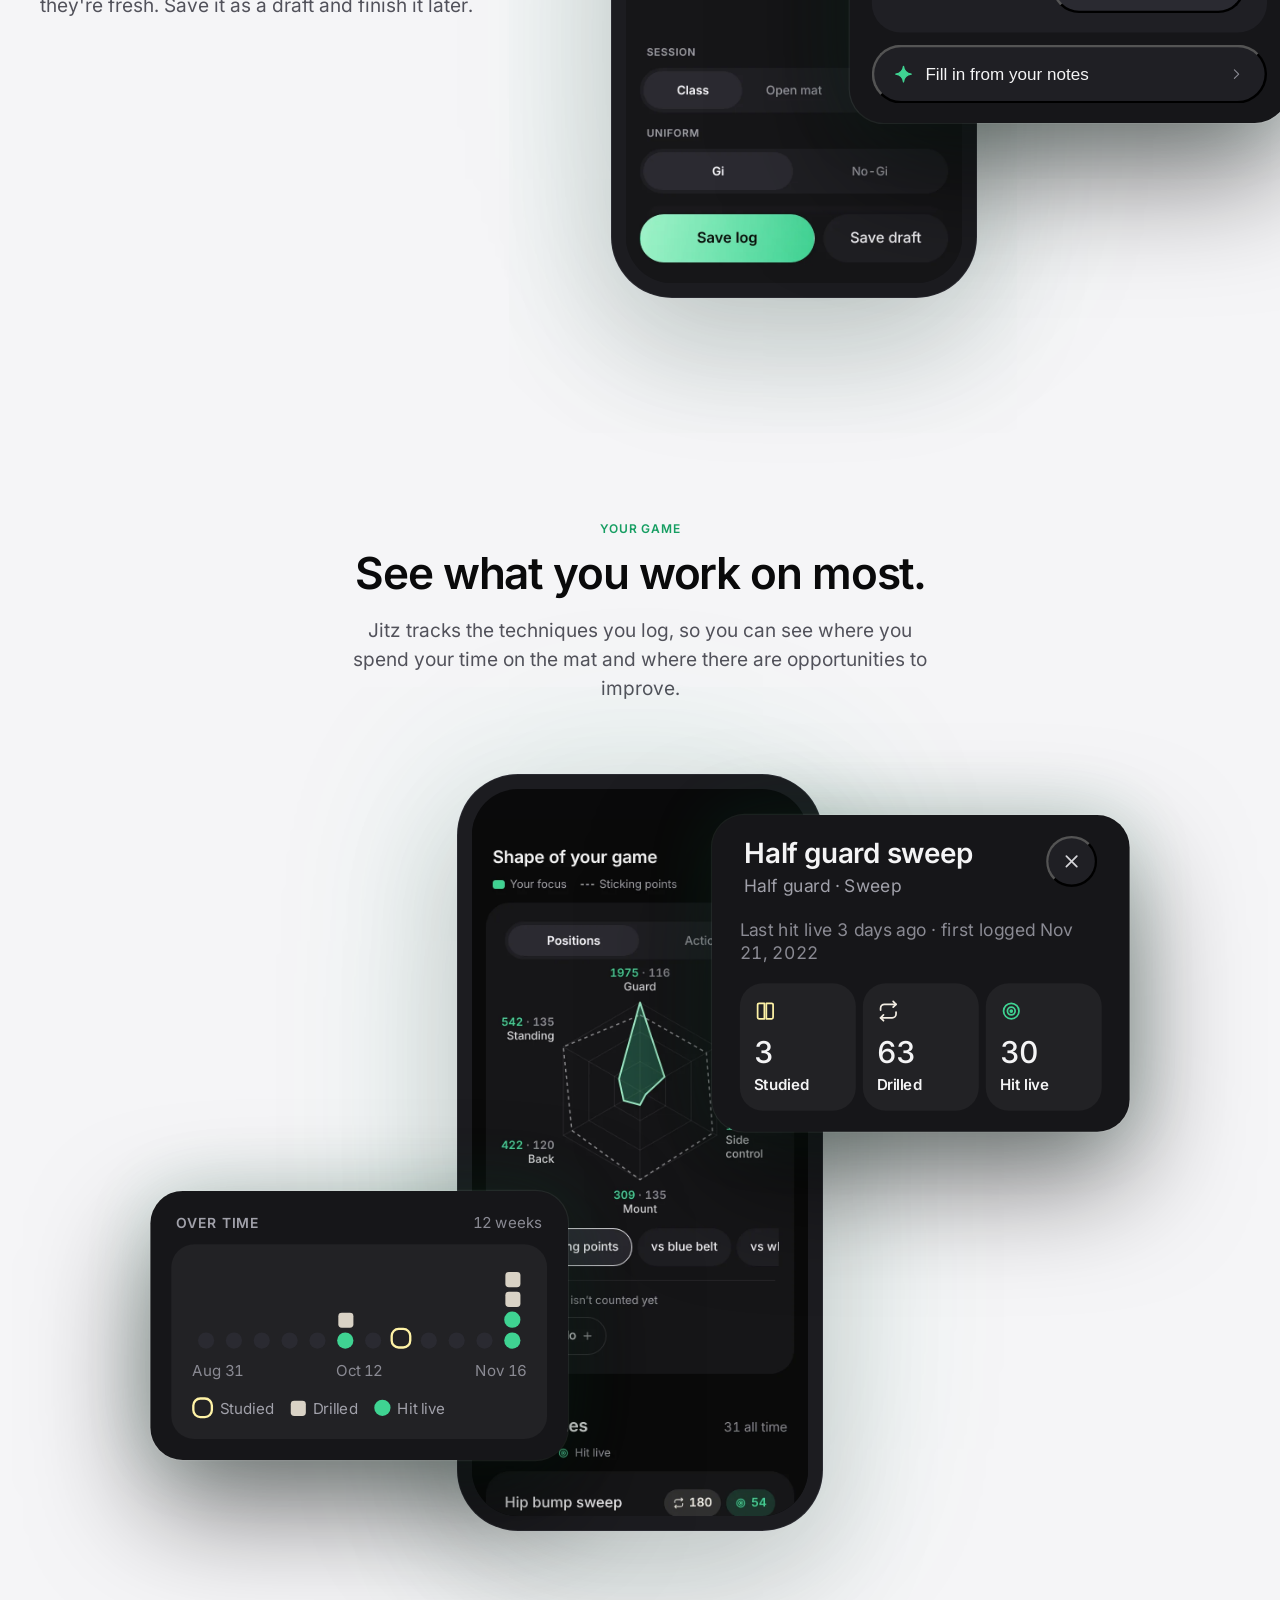
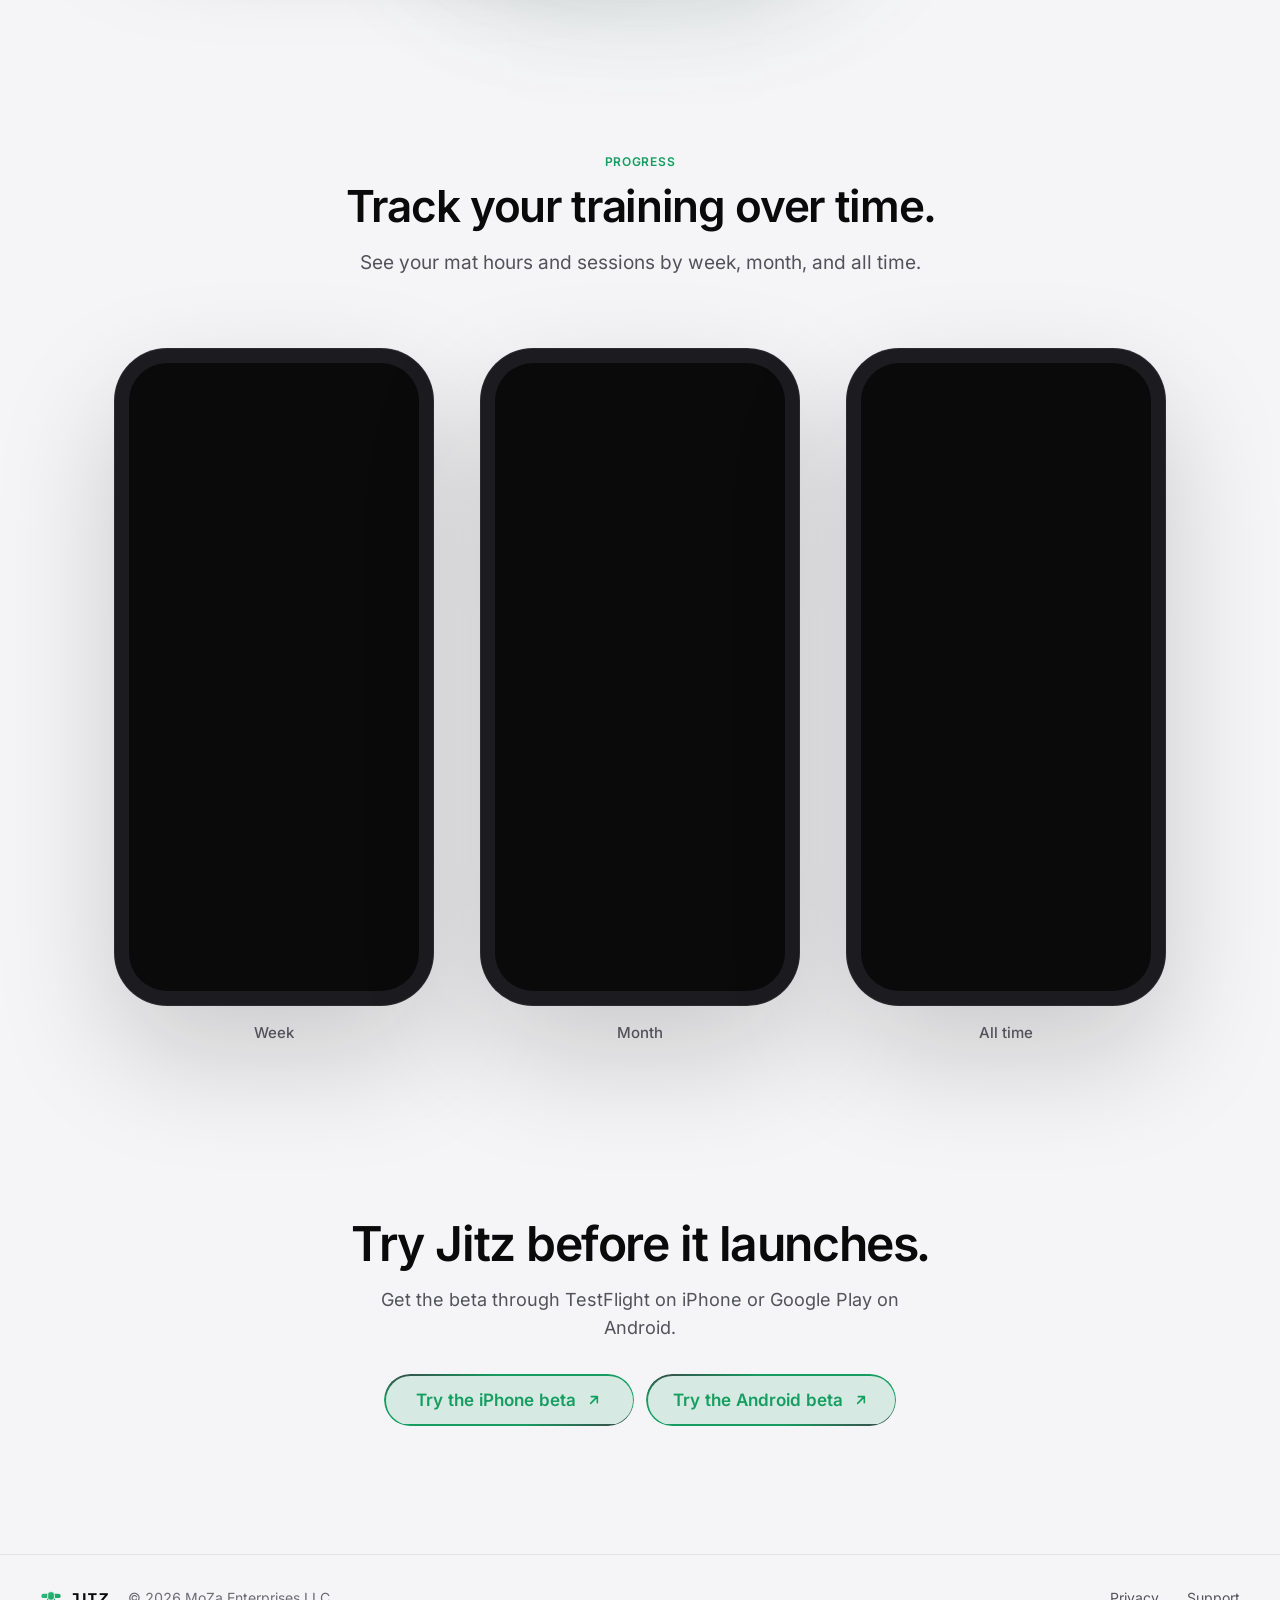
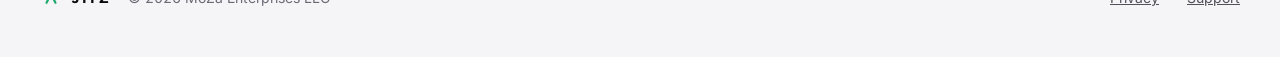
==== commit 338711c9: "SEO: BJJ titles and descriptions, share image, new icon favicon, sitemap, robots, app structured dat" ====
--- a/index.html
+++ b/index.html
@@ -3,19 +3,28 @@
 <head>
 <meta charset="utf-8">
 <meta name="viewport" content="width=device-width, initial-scale=1">
-<title>Jitz: a training log for jiu-jitsu</title>
-<meta name="description" content="A simple training log for jiu-jitsu. Keep track of what you learn and find it again later. Made by MoZa Enterprises LLC.">
+<title>Jitz: BJJ Training Log</title>
+<meta name="description" content="A simple BJJ training log for iPhone and Android. Log classes, notes and techniques, and see what you work on most. No account needed.">
 <link rel="canonical" href="https://jitz.app/">
 <meta name="theme-color" content="#0a0a0b" media="(prefers-color-scheme: dark)">
 <meta name="theme-color" content="#f5f5f7" media="(prefers-color-scheme: light)">
-<meta property="og:title" content="Jitz: a training log for jiu-jitsu">
-<meta property="og:description" content="A simple training log for jiu-jitsu. Keep track of what you learn and find it again later. Made by MoZa Enterprises LLC.">
+<meta property="og:title" content="Jitz: BJJ Training Log">
+<meta property="og:description" content="A simple BJJ training log for iPhone and Android. Log classes, notes and techniques, and see what you work on most. No account needed.">
 <meta property="og:url" content="https://jitz.app/">
 <meta property="og:type" content="website">
+<meta property="og:site_name" content="Jitz">
+<meta property="og:image" content="https://jitz.app/assets/og.png">
+<meta property="og:image:width" content="1200">
+<meta property="og:image:height" content="630">
+<meta property="og:image:alt" content="Jitz, a BJJ training log for iPhone and Android">
+<meta name="twitter:card" content="summary_large_image">
 <link rel="icon" href="/favicon.svg" type="image/svg+xml">
+<link rel="icon" href="/favicon-48.png" sizes="48x48" type="image/png">
+<link rel="apple-touch-icon" href="/apple-touch-icon.png">
 <link rel="preload" href="/assets/fonts/inter.woff2" as="font" type="font/woff2" crossorigin>
 <link rel="stylesheet" href="/assets/site.css">
 <script src="/assets/beta.js" defer></script>
+<script type="application/ld+json">[{"@context": "https://schema.org", "@type": "MobileApplication", "name": "Jitz: BJJ Training Log", "alternateName": "Jitz", "url": "https://jitz.app/", "description": "A simple BJJ training log for iPhone and Android. Log classes, notes and techniques, and see what you work on most. No account needed.", "operatingSystem": "iOS, Android", "applicationCategory": "SportsApplication", "image": "https://jitz.app/apple-touch-icon.png", "publisher": {"@type": "Organization", "name": "MoZa Enterprises LLC", "url": "https://jitz.app/", "email": "hello@jitz.app"}}, {"@context": "https://schema.org", "@type": "WebSite", "name": "Jitz", "url": "https://jitz.app/"}]</script>
 </head>
 <body>
 <div class="site" style="background: var(--ground); color: var(--ink); font-family: -apple-system, 'SF Pro Text', Inter, system-ui, sans-serif; font-variant-numeric: tabular-nums; overflow-x: hidden">
